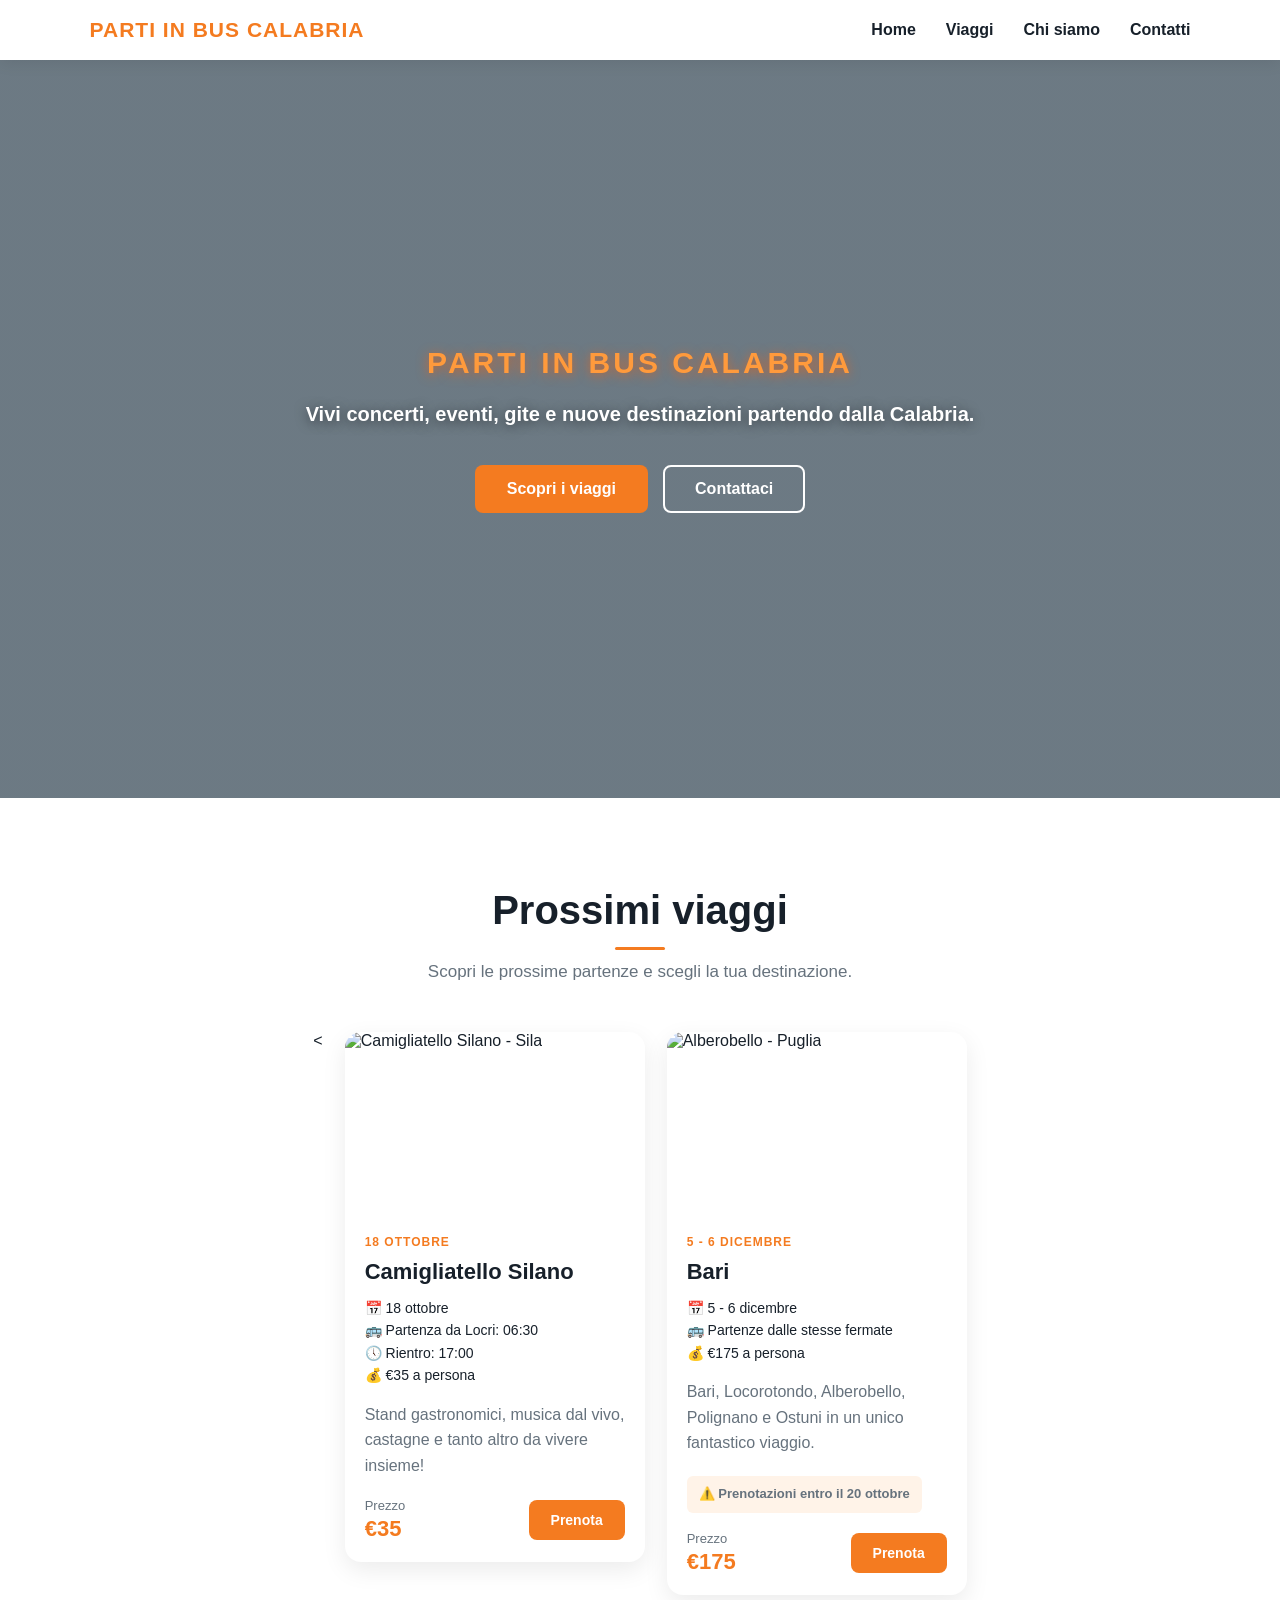
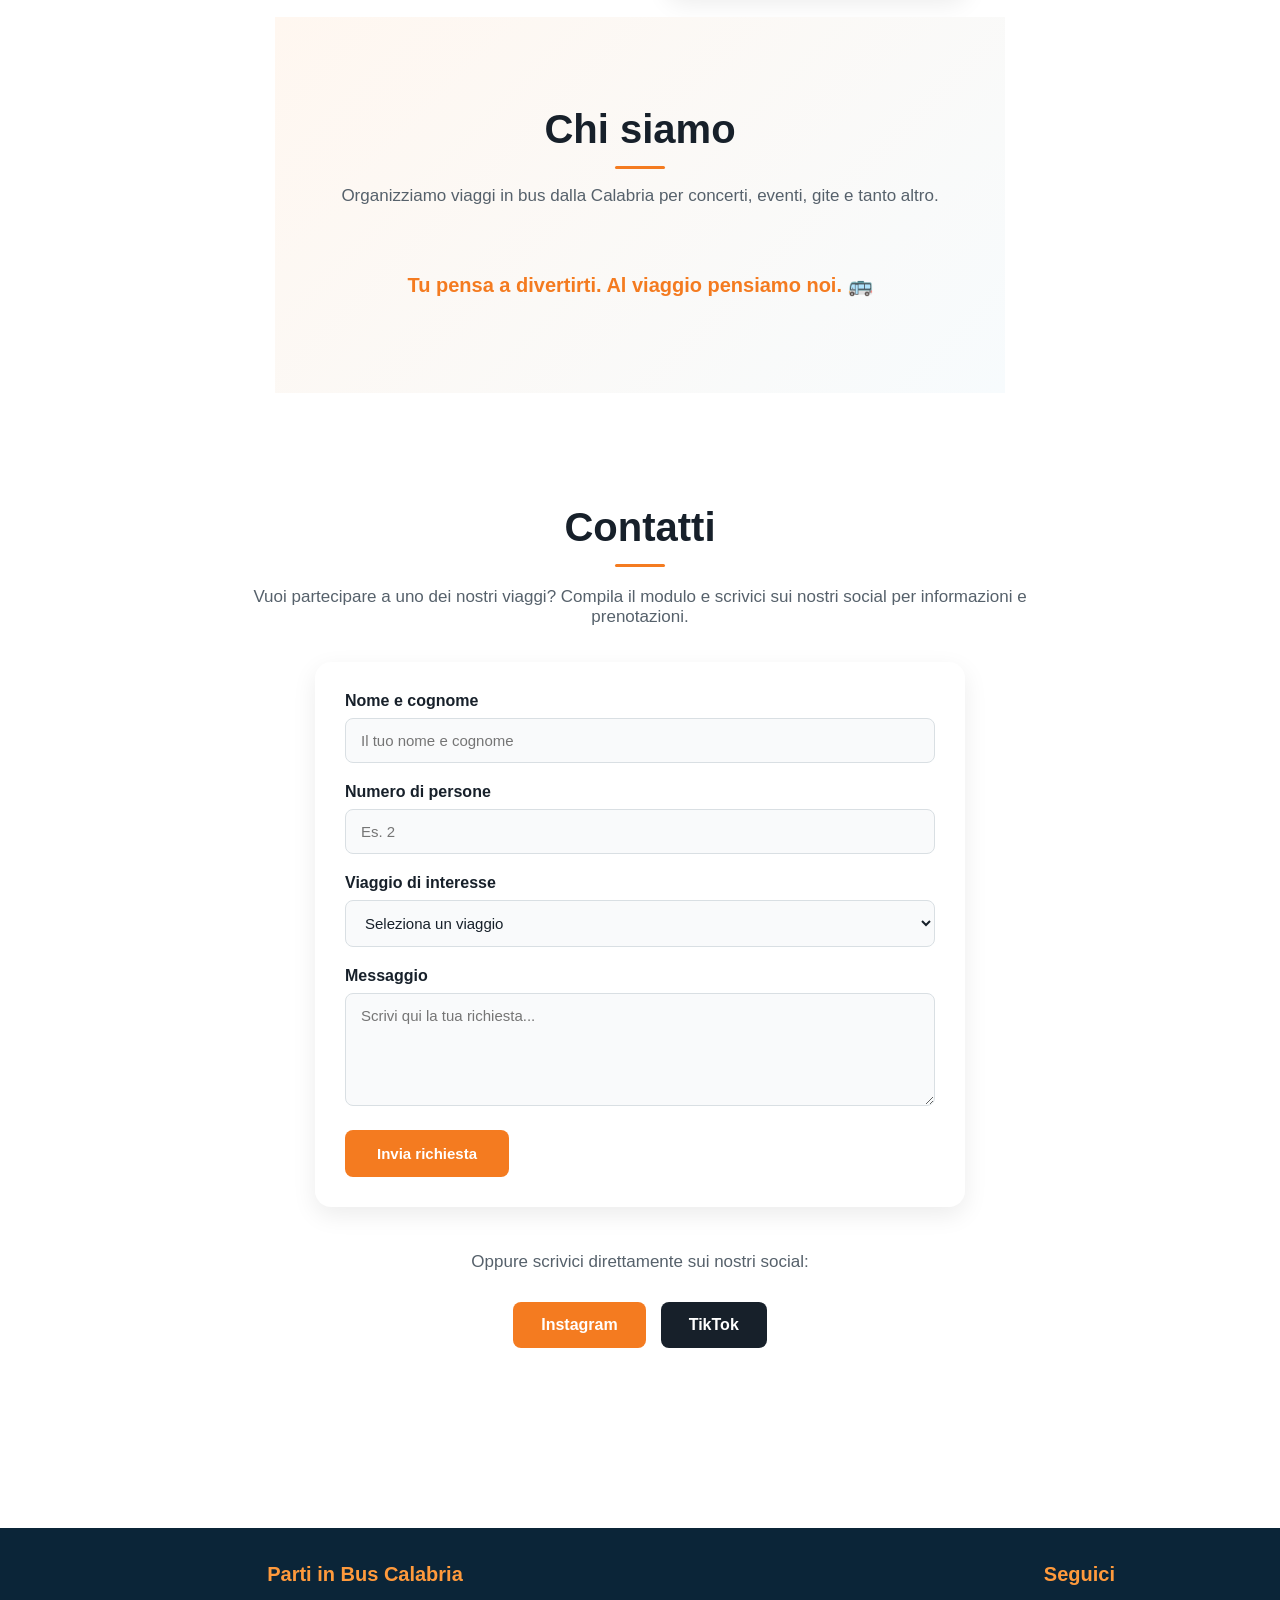
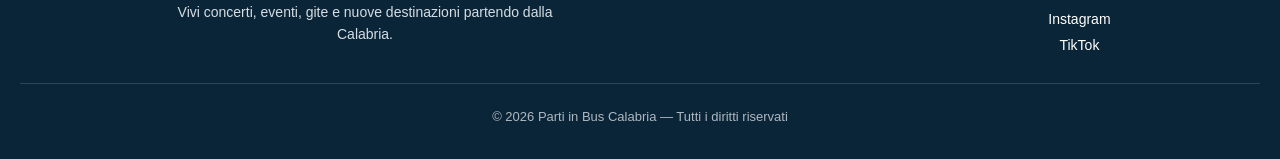
==== index.html @ bdf2630a "Add files via upload" ====
<!DOCTYPE html>
<html lang="it">

<head>
    <meta charset="UTF-8">
    <meta name="viewport" content="width=device-width, initial-scale=1.0">

    <title>Parti in Bus Calabria</title>

    <link rel="stylesheet" href="style.css">
</head>

<body>

    <header>
        <div class="logo">
            PARTI IN BUS CALABRIA
        </div>

        <nav>
            <a href="#home">Home</a>
            <a href="#viaggi">Viaggi</a>
            <a href="#chi-siamo">Chi siamo</a>
            <a href="#contatti">Contatti</a>
        </nav>
    </header>


    <main>

  <section id="home" class="hero">

    <div class="hero-content">

        <span class="hero-label">
            PARTI IN BUS CALABRIA
        </span>

        <p class="hero-text">
            Vivi concerti, eventi, gite e nuove destinazioni
            partendo dalla Calabria.
        </p>

        <div class="hero-buttons">

            <a href="#viaggi" class="button">
                Scopri i viaggi
            </a>

            <a href="#contatti" class="button-secondario">
                Contattaci
            </a>

        </div>

    </div>

</section>
            

        </section>


        <section id="viaggi" class="viaggi">

            <h2>Prossimi viaggi</h2>

            <p class="descrizione">
                Scopri le prossime partenze e scegli la tua destinazione.
            </p>

 <div class="viaggi-container">

    <!-- VIAGGIO 1 -->

<<div class="viaggio-card">

    <div class="viaggio-immagine">
        <img src="https://www.civitatis.com/f/italia/camigliatello-silano/senderismo-parque-sila-r32.jpg" alt="Camigliatello Silano - Sila">
    </div>

    <div class="viaggio-info">

        <span class="viaggio-data">18 OTTOBRE</span>

        <h3>Camigliatello Silano</h3>

        <p class="viaggio-dettagli">
            📅 18 ottobre<br>
            🚌 Partenza da Locri: 06:30<br>
            🕔 Rientro: 17:00<br>
            💰 €35 a persona
        </p>

        <p>
            Stand gastronomici, musica dal vivo,
            castagne e tanto altro da vivere insieme!
        </p>

        <div class="viaggio-bottom">

            <span class="prezzo">
                Prezzo <strong>€35</strong>
            </span>

            <a href="#contatti" class="button">
                Prenota
            </a>

        </div>

    </div>

</div>


    <!-- VIAGGIO 2 -->

  <div class="viaggio-card">

    <div class="viaggio-immagine">
        <img src="https://static.fram.fr/photos/vacances-italie/brindisi/alberobello-les-pouilles-et-le-salento-au-volant-arrivee-brindisi_883846_panohd.jpg" alt="Alberobello - Puglia">
    </div>

    <div class="viaggio-info">

        <span class="viaggio-data">5 - 6 DICEMBRE</span>

        <h3>Bari</h3>

        <p class="viaggio-dettagli">
            📅 5 - 6 dicembre<br>
            🚌 Partenze dalle stesse fermate<br>
            💰 €175 a persona
        </p>

        <p>
    Bari, Locorotondo, Alberobello, Polignano
    e Ostuni in un unico fantastico viaggio.
</p>

<p class="scadenza">
    ⚠️ Prenotazioni entro il 20 ottobre
</p>

        <div class="viaggio-bottom">

            <span class="prezzo">
                Prezzo <strong>€175</strong>
            </span>

            <a href="#contatti" class="button">
                Prenota
            </a>

        </div>

    </div>

</div>


    <!-- VIAGGIO 3 -->

   

   

        <section id="chi-siamo" class="chi-siamo">

            <h2>Chi siamo</h2>

            <p>
                Organizziamo viaggi in bus dalla Calabria per concerti,
        eventi, gite e tanto altro.
        <br><br>

        <strong>Tu pensa a divertirti. Al viaggio pensiamo noi. 🚌</strong>
            </p>

        </section>


     <section id="contatti" class="contatti">

    <h2>Contatti</h2>

    <p>
        Vuoi partecipare a uno dei nostri viaggi?
        Compila il modulo e scrivici sui nostri social
        per informazioni e prenotazioni.
    </p>

    <form class="modulo-contatto" action="https://formspree.io/f/xyekkwgk" method="POST">
        <input type="hidden" name="_next" value="https://TUO-SITO.it/grazie.html">

        <div class="campo">
            <label for="nome">Nome e cognome</label>
            <input type="text" id="nome" name="nome" placeholder="Il tuo nome e cognome">
        </div>

        <div class="campo">
            <label for="persone">Numero di persone</label>
            <input type="number" id="persone" name="persone" min="1" placeholder="Es. 2">
        </div>

        <div class="campo">
            <label for="viaggio">Viaggio di interesse</label>
            <select id="viaggio" name="viaggio">

                <option value="">Seleziona un viaggio</option>
                <option value="Camigliatello Silano">Camigliatello Silano - 18 ottobre</option>
                <option value="Bari e Valle d'Itria">Bari e Valle d'Itria - 5/6 dicembre</option>

            </select>
        </div>

        <div class="campo">
            <label for="messaggio">Messaggio</label>
            <textarea id="messaggio" name="messaggio" rows="5"
                placeholder="Scrivi qui la tua richiesta..."></textarea>
        </div>

        <button type="submit" class="button">
            Invia richiesta
        </button>

    </form>

    <div class="contatti-social">

        <p>Oppure scrivici direttamente sui nostri social:</p>

        <div class="contatti-buttons">

            <a href="https://www.instagram.com/partiinbuscalabria"
               target="_blank"
               class="contatto instagram">
                Instagram
            </a>

            <a href="https://www.tiktok.com/@_.parti.in.bus.calabria_"
               target="_blank"
               class="contatto tiktok">
                TikTok
            </a>

        </div>

    </div>

</section>

    </main>


 <footer>

    <div class="footer-contenuto">

        <div class="footer-info">
            <h3>Parti in Bus Calabria</h3>
            <p>
                Vivi concerti, eventi, gite e nuove destinazioni
                partendo dalla Calabria.
            </p>
        </div>

        <div class="footer-social">
            <h3>Seguici</h3>

            <a href="https://www.instagram.com/partiinbuscalabria"
               target="_blank">
                Instagram
            </a>

            <a href="https://www.tiktok.com/@_.parti.in.bus.calabria_"
               target="_blank">
                TikTok
            </a>
        </div>

    </div>

    <div class="footer-bottom">
        <p>© 2026 Parti in Bus Calabria — Tutti i diritti riservati</p>
    </div>

</footer>
</body>

</html>
---- style.css ----
/* =========================
   RESET
========================= */

* {
    margin: 0;
    padding: 0;
    box-sizing: border-box;
}

html {
    scroll-behavior: smooth;
}
section {
    scroll-margin-top: 90px;
}

body {
    font-family: Arial, sans-serif;
    background-color: #f7f7f7;
    color: #17202a;
}


/* =========================
   HEADER
========================= */

header {
    width: 100%;
    padding: 18px 7%;

    display: flex;
    justify-content: space-between;
    align-items: center;

    background-color: white;

    position: sticky;
    top: 0;
    z-index: 1000;

    box-shadow: 0 3px 15px rgba(0, 0, 0, 0.08);
}

.logo {
    font-size: 21px;
    font-weight: bold;
    letter-spacing: 1px;
    color: #f47b20;
}

nav {
    display: flex;
    align-items: center;
    gap: 30px;
}

nav a {
    text-decoration: none;
    color: #17202a;
    font-weight: 600;
    transition: 0.3s;
}

nav a:hover {
    color: #f47b20;
}


/* =========================
   HERO
========================= */

/* =========================
   HERO
========================= */

.hero {
    min-height: 82vh;

    display: flex;
    align-items: center;
    justify-content: center;

    padding: 90px 20px;

    text-align: center;

    background:
        linear-gradient(
            rgba(8, 31, 48, 0.58),
            rgba(8, 31, 48, 0.58)
        ),
        url("https://images.unsplash.com/photo-1544620347-c4fd4a3d5957?auto=format&fit=crop&w=2000&q=80");

    background-size: cover;
    background-position: center;

    color: white;
}
.hero-label {
    display: block;
    color: #ff9a3c;
    font-size: 30px;
    font-weight: bold;
    letter-spacing: 3px;
    margin-bottom: 18px;
    text-shadow: 0 2px 12px rgba(255, 94, 0, 0.685);
}

.hero-content {
    width: 100%;
    max-width: 800px;
    margin: auto;
}
.hero-text {
    max-width: 650px;
    margin: 0 auto 32px;
    color: white;
    font-size: 28px;
    line-height: 1.4;
    font-weight: 600;
    text-shadow: 0 2px 12px rgba(0, 0, 0, 0.5);
}
.hero-buttons {
    display: flex;

    align-items: center;
    justify-content: center;

    gap: 15px;

    flex-wrap: wrap;
}

.sottotitolo {
    font-size: 32px;
    font-weight: bold;
    letter-spacing: 3px;
    color: white;
    margin-bottom: 25px;
}

.hero h1 {
    font-size: 62px;
    line-height: 1.1;

    margin-bottom: 25px;
}

.hero p {
    max-width: 700px;
    margin: 0 auto 35px;

    font-size: 20px;
    line-height: 1.6;
}


/* =========================
   BUTTON
========================= */

.button {
    display: inline-block;

    background-color: #f47b20;
    color: white;

    padding: 15px 32px;

    border-radius: 8px;

    text-decoration: none;
    font-weight: bold;

    transition: 0.3s;
}

.button:hover {
    transform: translateY(-4px);

    background-color: #ff8c2b;

    box-shadow:
        0 10px 25px rgba(244, 123, 32, 0.35);
}

.hero-buttons {
    display: flex;
    justify-content: center;
    align-items: center;

    gap: 15px;

    flex-wrap: wrap;
}

.button-secondario {
    display: inline-block;

    background-color: transparent;

    color: white;

    padding: 13px 30px;

    border: 2px solid white;

    border-radius: 8px;

    text-decoration: none;

    font-weight: bold;

    transition: 0.3s;
}

.button-secondario:hover {
    background-color: white;

    color: #0b2538;

    transform: translateY(-4px);
}


/* =========================
   SEZIONI GENERALI
========================= */

section {
    padding: 90px 7%;
    scroll-margin-top: 90px;
}

section h2 {
    text-align: center;

    font-size: 40px;

    margin-bottom: 12px;

    color: #17202a;

    font-weight: 700;
}
section h2::after {
    content: "";

    display: block;

    width: 50px;
    height: 3px;

    background-color: #f47b20;

    margin: 14px auto 0;

    border-radius: 10px;
}

.descrizione {
    text-align: center;

    color: #66727d;

    margin-bottom: 50px;

    font-size: 17px;
}


/* =========================
   VIAGGI
========================= */

.viaggi {
    background-color: white;
}

.viaggi-container {
    max-width: 950px;
    margin: auto;

    display: flex;
    justify-content: center;
    gap: 22px;
    flex-wrap: wrap;
}

.viaggio-card {
    width: 300px;
}


/* =========================
   CARD VIAGGI
========================= */

.viaggio-card {
    background-color: white;

        height: 100%;

    border-radius: 16px;

    overflow: hidden;

    box-shadow: 0 8px 25px rgba(0, 0, 0, 0.08);

    transition: 0.3s;
}

.viaggio-card:hover {
    transform: translateY(-8px);

    box-shadow: 0 15px 35px rgba(0, 0, 0, 0.14);
}

.viaggio-immagine {
    width: 100%;
    height: 180px;

    overflow: hidden;
}

.viaggio-immagine img {
    width: 100%;
    height: 100%;

    object-fit: cover;

    transition: 0.4s;
}

.viaggio-card:hover .viaggio-immagine img {
    transform: scale(1.05);
}

.viaggio-info {
    padding: 20px;
}

.viaggio-data {
    display: inline-block;

    color: #f47b20;

    font-size: 12px;

    font-weight: bold;

    letter-spacing: 1px;

    margin-bottom: 10px;
}

.viaggio-info h3 {
    font-size: 22px;

    color: #17202a;

    margin-bottom: 12px;
}

.viaggio-info p {
    color: #66727d;

    line-height: 1.6;

    margin-bottom: 20px;
}

.viaggio-info .button {
    padding: 12px 22px;

    font-size: 14px;
}

.viaggio-dettagli {
    font-size: 14px;

    line-height: 1.8;

    color: #17202a !important;

    margin-bottom: 15px !important;
}
.scadenza {
    display: inline-block;

    background-color: #fff3e8;
    color: #f47b20;

    padding: 8px 12px;

    border-radius: 6px;

    font-size: 13px;
    font-weight: bold;

    margin-bottom: 18px !important;
}

.viaggio-bottom {
    display: flex;

    align-items: center;

    justify-content: space-between;

    gap: 15px;
}

.prezzo {
    color: #66727d;

    font-size: 13px;
}

.prezzo strong {
    display: block;

    color: #f47b20;

    font-size: 22px;

    margin-top: 3px;
}


/* =========================
   CHI SIAMO
========================= */

.chi-siamo {
    text-align: center;

    background:
        linear-gradient(
            135deg,
            #fff7f0,
            #f7fbfd
        );
}
.chi-siamo strong {
    display: block;

    margin-top: 25px;

    color: #f47b20;

    font-size: 20px;
}

.chi-siamo p {
    max-width: 750px;

    margin: auto;

    line-height: 1.8;

    color: #56616b;

    font-size: 17px;
}


/* =========================
   CONTATTI
========================= */

.contatti {
    text-align: center;

    background-color: white;
}

.contatti p {
    color: #56616b;

    margin-top: 20px;

    font-size: 17px;
}
.contatti-buttons {
    display: flex;

    justify-content: center;
    gap: 15px;

    margin-top: 30px;

    flex-wrap: wrap;
}

.contatto {
    display: inline-block;

    padding: 14px 28px;

    border-radius: 8px;

    text-decoration: none;

    font-weight: bold;

    color: white;

    transition: 0.3s;
}

.instagram {
    background-color: #f47b20;
}

.tiktok {
    background-color: #17202a;
}

.contatto:hover {
    transform: translateY(-4px);

    box-shadow: 0 10px 20px rgba(0, 0, 0, 0.15);
}


/* =========================
   FOOTER
========================= */

footer {
    background-color: #0b2538;

    color: white;

    text-align: center;

    padding: 35px 20px;
}

footer p {
    font-size: 14px;
}


/* =========================
   RESPONSIVE
========================= */

@media (max-width: 800px) {

    header {
        flex-direction: column;

        gap: 15px;

        padding: 18px 20px;
    }

    nav {
        gap: 18px;

        flex-wrap: wrap;

        justify-content: center;
    }

    .hero {
        min-height: 75vh;

        padding: 70px 20px;
    }

    .hero h1 {
        font-size: 42px;
    }

    .hero p {
        font-size: 17px;
    }

    section {
        padding: 70px 20px;
    }

    section h2 {
        font-size: 32px;
    }

    .viaggi-container {
        grid-template-columns: 1fr;
    }
}


/* =========================
   PICCOLI SCHERMI
========================= */

@media (max-width: 480px) {

    .logo {
        font-size: 18px;
    }

    nav a {
        font-size: 14px;
    }

    .hero {
    width: 100%;
    min-height: 80vh;

    padding: 80px 15px;

    display: flex;
    align-items: left;
    justify-content: left;

    overflow: hidden;
}
.hero {
    text-align: center;
}

.hero > p:not(.sottotitolo) {
    margin-left: auto;
    margin-right: auto;
}

.hero-buttons {
    justify-content: center;
}
.hero h1 {
    width: 100%;
    font-size: 40px;
    line-height: 1.05;
}

.hero p {
    width: 100%;
    max-width: 100%;
    font-size: 17px;
}

    .hero h1 {
        font-size: 38px;
        line-height: 1.1;
        margin-bottom: 20px;
    }

    .hero p {
        font-size: 16px;
        line-height: 1.5;
        max-width: 100%;
        margin-bottom: 28px;
    }

    
.sottotitolo {
    font-size: 24px;
    letter-spacing: 2px;
    line-height: 1.2;
}
.hero > p:not(.sottotitolo) {
    margin-left: 0;
    margin-right: 0;
    max-width: 600px;
}
    .hero-buttons {
        flex-direction: column;
        width: 100%;
        justify-content: flex-start;
    }

    .button,
    .button-secondario {
        width: 100%;
        max-width: 280px;
        text-align: center;
    }

    section {
        padding: 60px 18px;
    }
}
/* =========================
   FOOTER COMPLETO
========================= */

.footer-contenuto {
    max-width: 950px;

    margin: auto;

    display: flex;

    justify-content: space-between;

    gap: 50px;

    padding-bottom: 30px;
}

.footer-info,
.footer-social {
    max-width: 400px;
}

.footer-info h3,
.footer-social h3 {
    margin-bottom: 15px;

    color: #ff9a3c;

    font-size: 20px;
}

.footer-info p {
    color: #d5dde3;

    line-height: 1.6;

    font-size: 14px;
}

.footer-social {
    display: flex;

    flex-direction: column;

    gap: 10px;
}

.footer-social a {
    color: white;

    text-decoration: none;

    font-size: 14px;

    transition: 0.3s;
}

.footer-social a:hover {
    color: #ff9a3c;
}

.footer-bottom {
    border-top: 1px solid rgba(255, 255, 255, 0.15);

    padding-top: 25px;

    text-align: center;
}

.footer-bottom p {
    color: #aeb8c0;

    font-size: 13px;
}
.modulo-contatto {
    max-width: 650px;
    margin: 35px auto 0;
    background-color: white;
    padding: 30px;
    border-radius: 16px;
    box-shadow: 0 8px 25px rgba(0, 0, 0, 0.08);
    text-align: left;
}

.campo {
    margin-bottom: 20px;
}

.campo label {
    display: block;
    margin-bottom: 8px;
    font-weight: bold;
    color: #17202a;
}

.campo input,
.campo select,
.campo textarea {
    width: 100%;
    padding: 13px 15px;
    border: 1px solid #d9dfe3;
    border-radius: 8px;
    font-family: Arial, sans-serif;
    font-size: 15px;
    color: #17202a;
    background-color: #f9fafb;
    outline: none;
    transition: 0.3s;
}

.campo input:focus,
.campo select:focus,
.campo textarea:focus {
    border-color: #f47b20;
    box-shadow: 0 0 0 3px rgba(244, 123, 32, 0.12);
    background-color: white;
}

.campo textarea {
    resize: vertical;
}

.modulo-contatto .button {
    border: none;
    cursor: pointer;
    font-size: 15px;
}

.contatti-social {
    margin-top: 45px;
}

.contatti-social > p {
    margin-bottom: 20px;
}
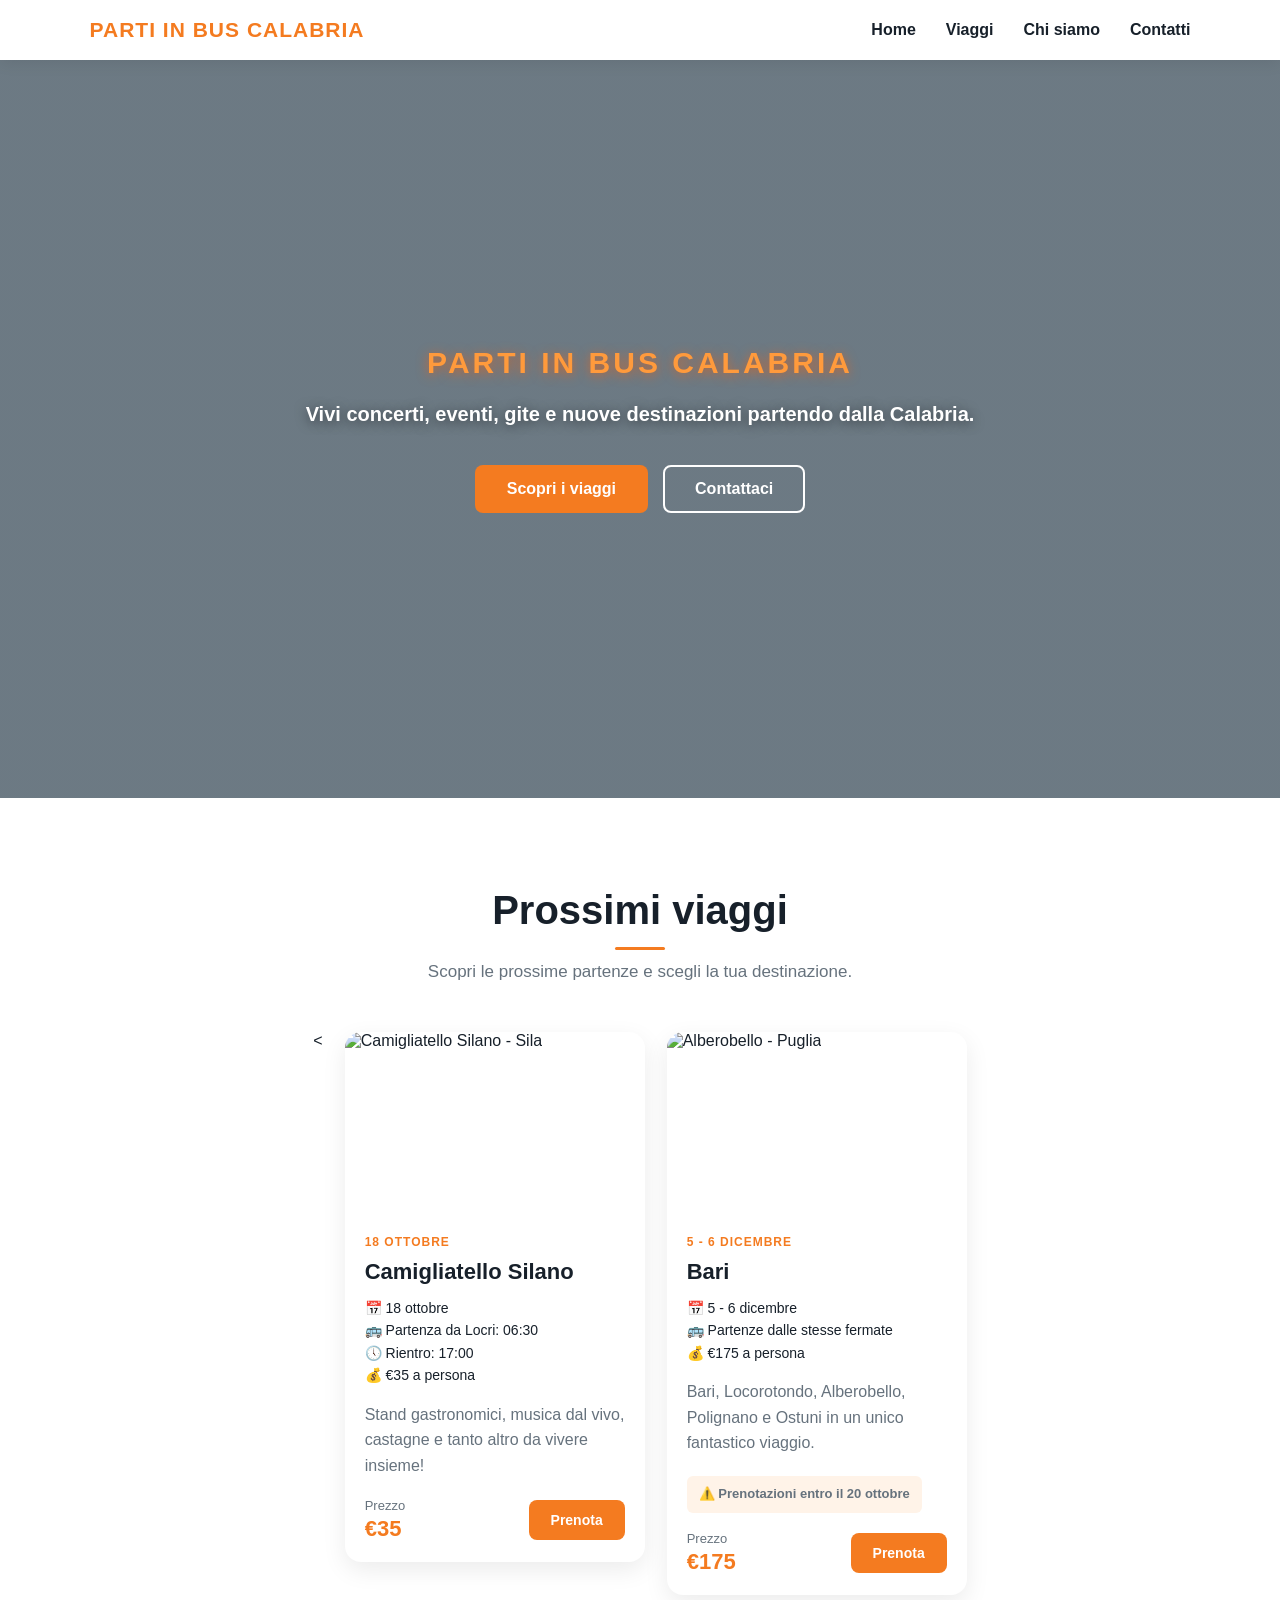
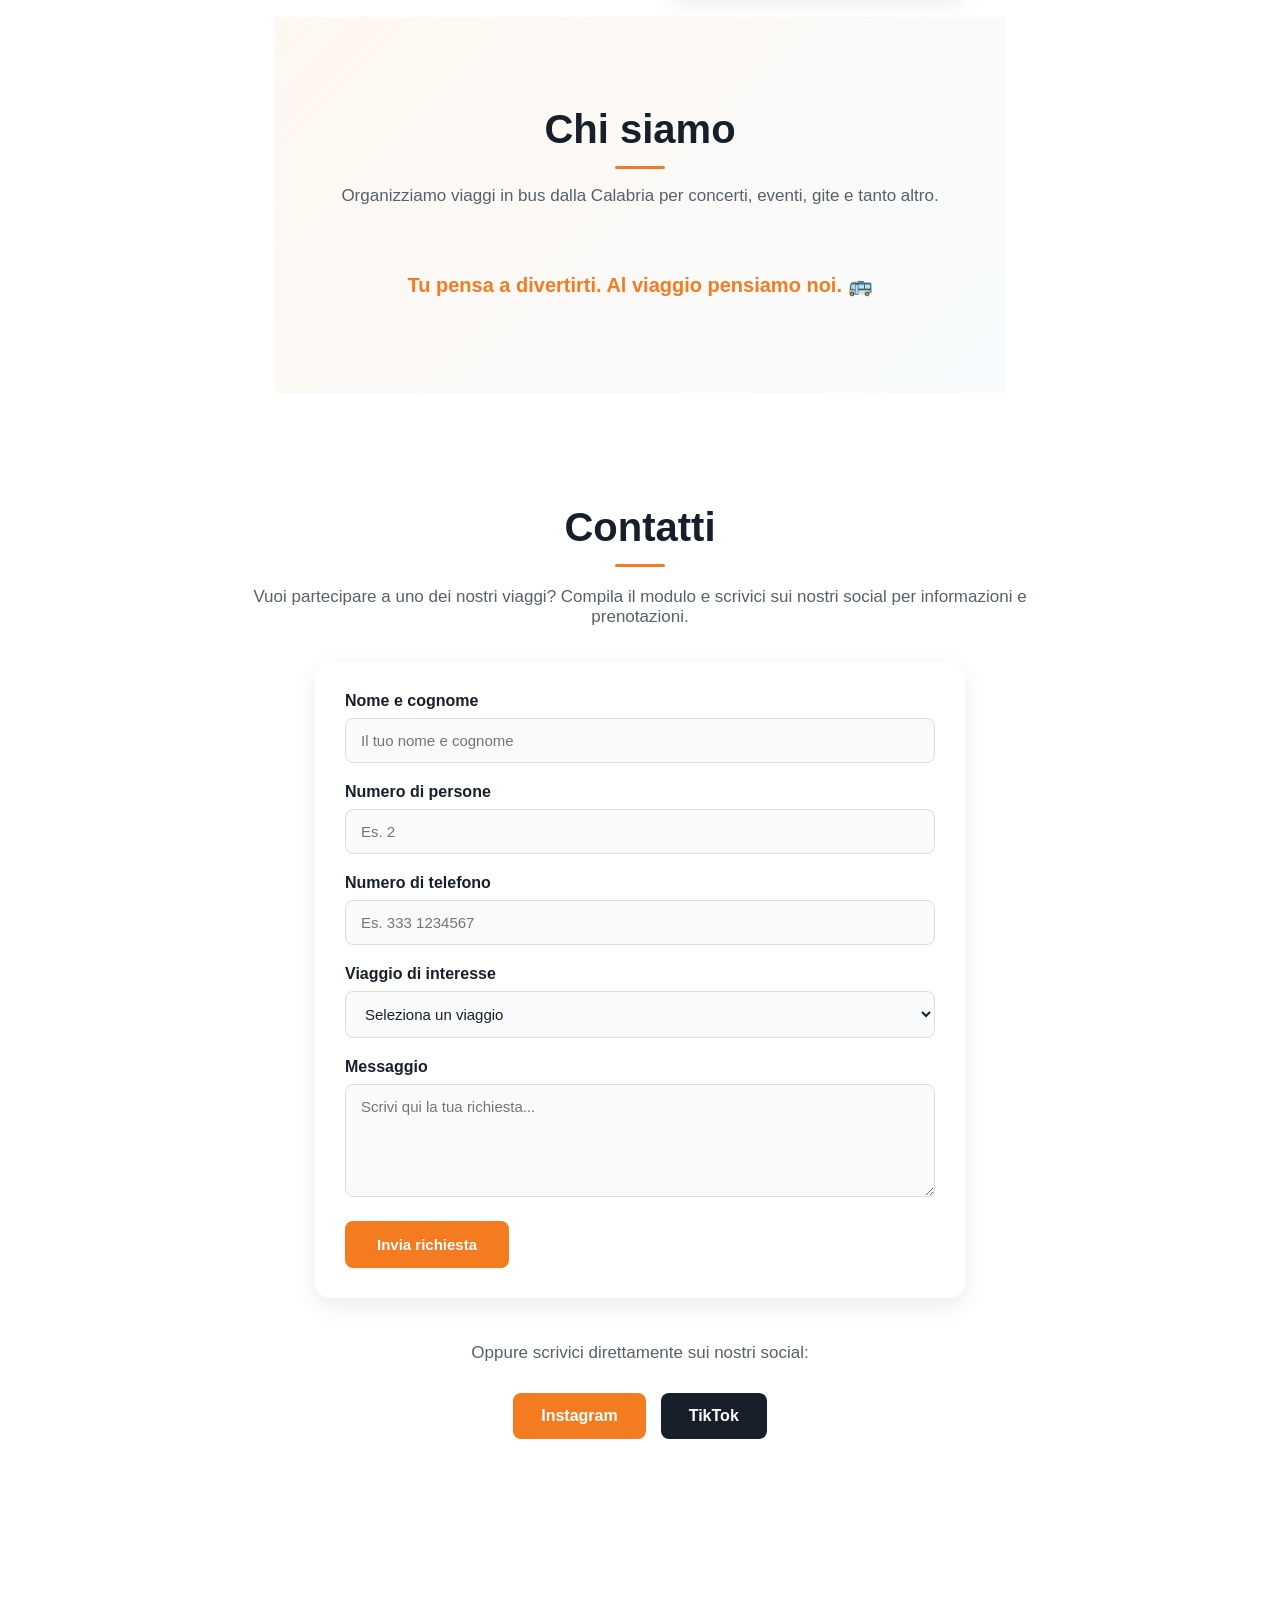
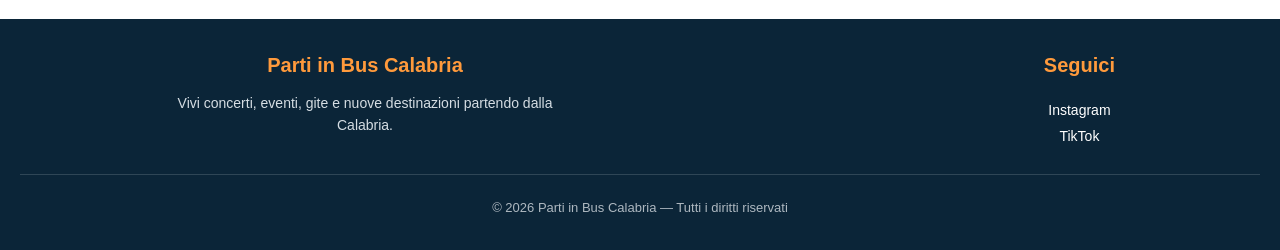
==== commit 870d22b2: "Add files via upload" ====
--- a/index.html
+++ b/index.html
@@ -191,8 +191,8 @@
         per informazioni e prenotazioni.
     </p>
 
-    <form class="modulo-contatto" action="https://formspree.io/f/xyekkwgk" method="POST">
-        <input type="hidden" name="_next" value="https://TUO-SITO.it/grazie.html">
+    <form id="contact-form" class="modulo-contatto">
+       
 
         <div class="campo">
             <label for="nome">Nome e cognome</label>
@@ -203,6 +203,11 @@
             <label for="persone">Numero di persone</label>
             <input type="number" id="persone" name="persone" min="1" placeholder="Es. 2">
         </div>
+        
+        <div class="campo">
+    <label for="telefono">Numero di telefono</label>
+    <input type="tel" id="telefono" name="telefono" placeholder="Es. 333 1234567">
+</div>
 
         <div class="campo">
             <label for="viaggio">Viaggio di interesse</label>
@@ -287,6 +292,27 @@
     </div>
 
 </footer>
+<div data-fs-success></div>
+<div data-fs-error></div>
+
+<script>
+    window.formspree =
+        window.formspree ||
+        function () {
+            (formspree.q = formspree.q || []).push(arguments);
+        };
+
+    formspree('initForm', {
+        formElement: '#contact-form',
+        formId: 'xyekkwgk',
+
+        onSuccess: function () {
+            window.location.href = 'grazie.html';
+        }
+    });
+</script>
+
+<script src="https://unpkg.com/@formspree/ajax@1" defer></script>
 </body>
 
 </html>
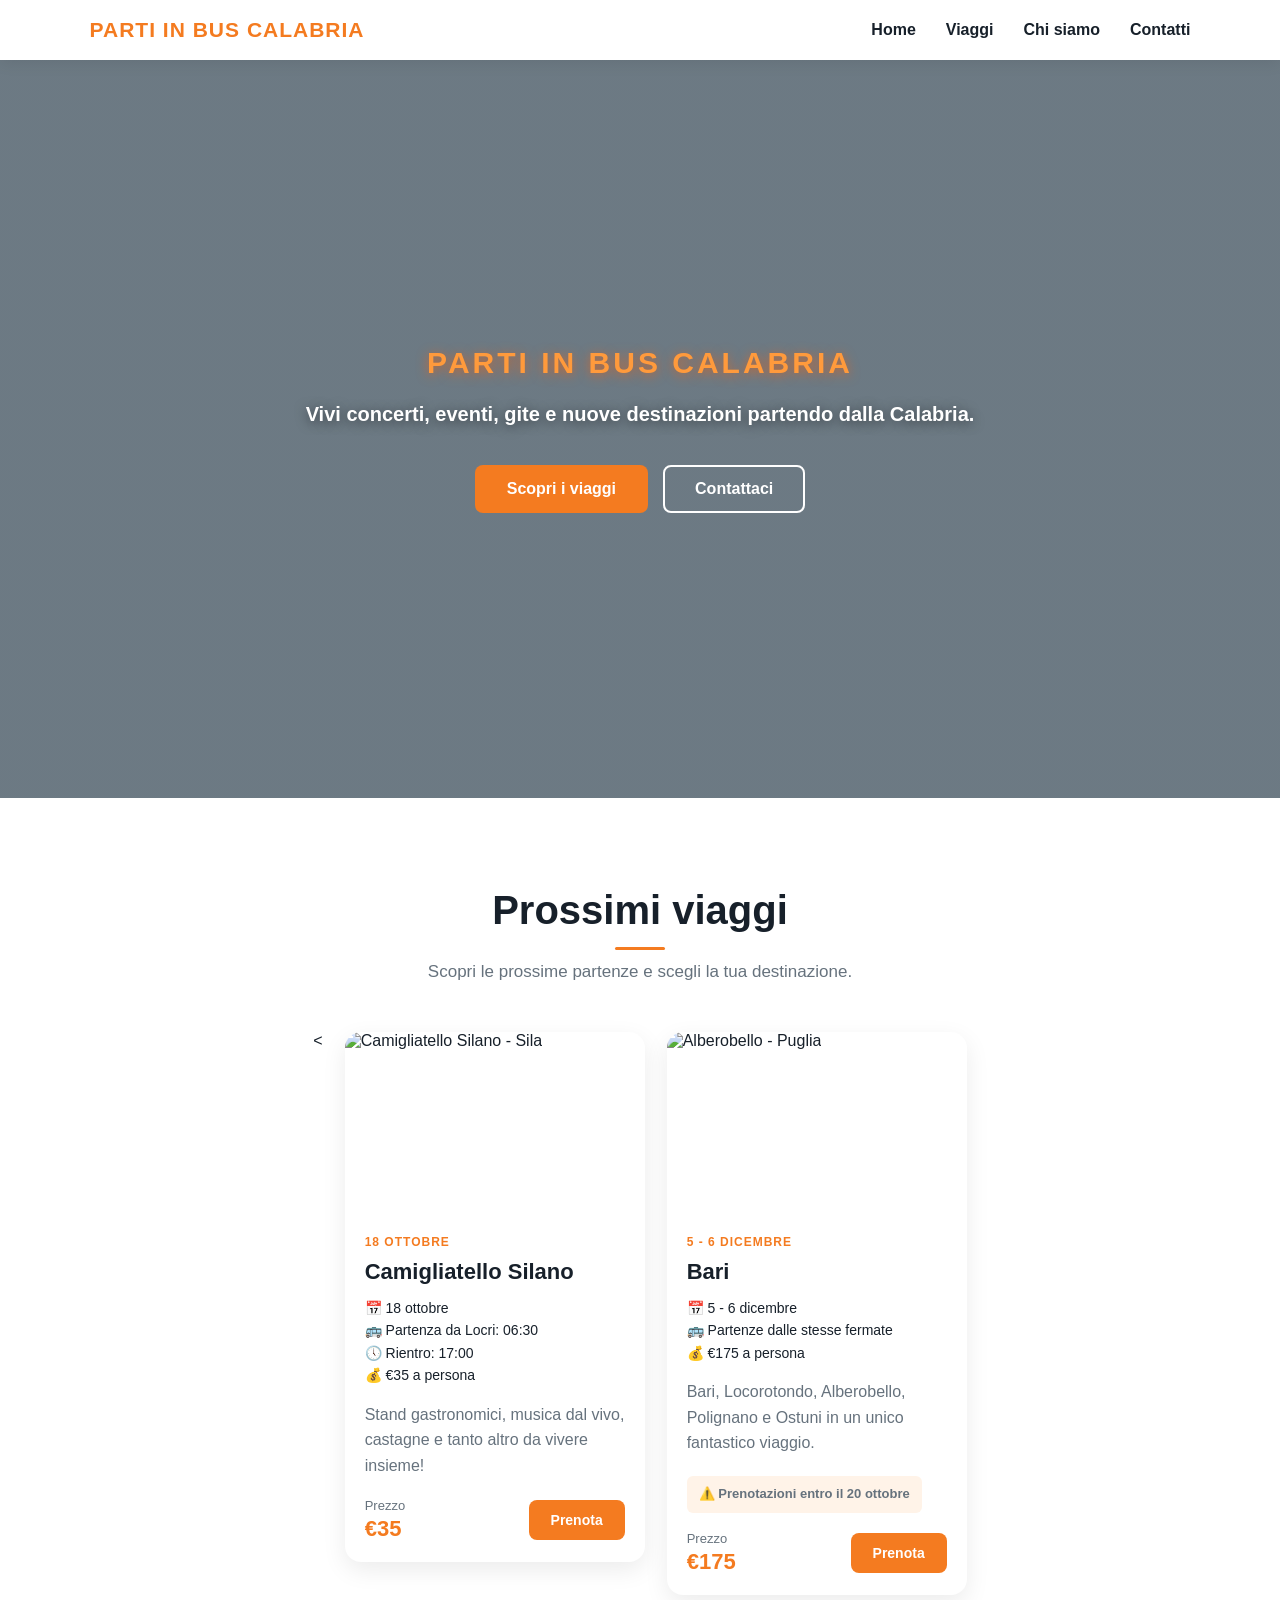
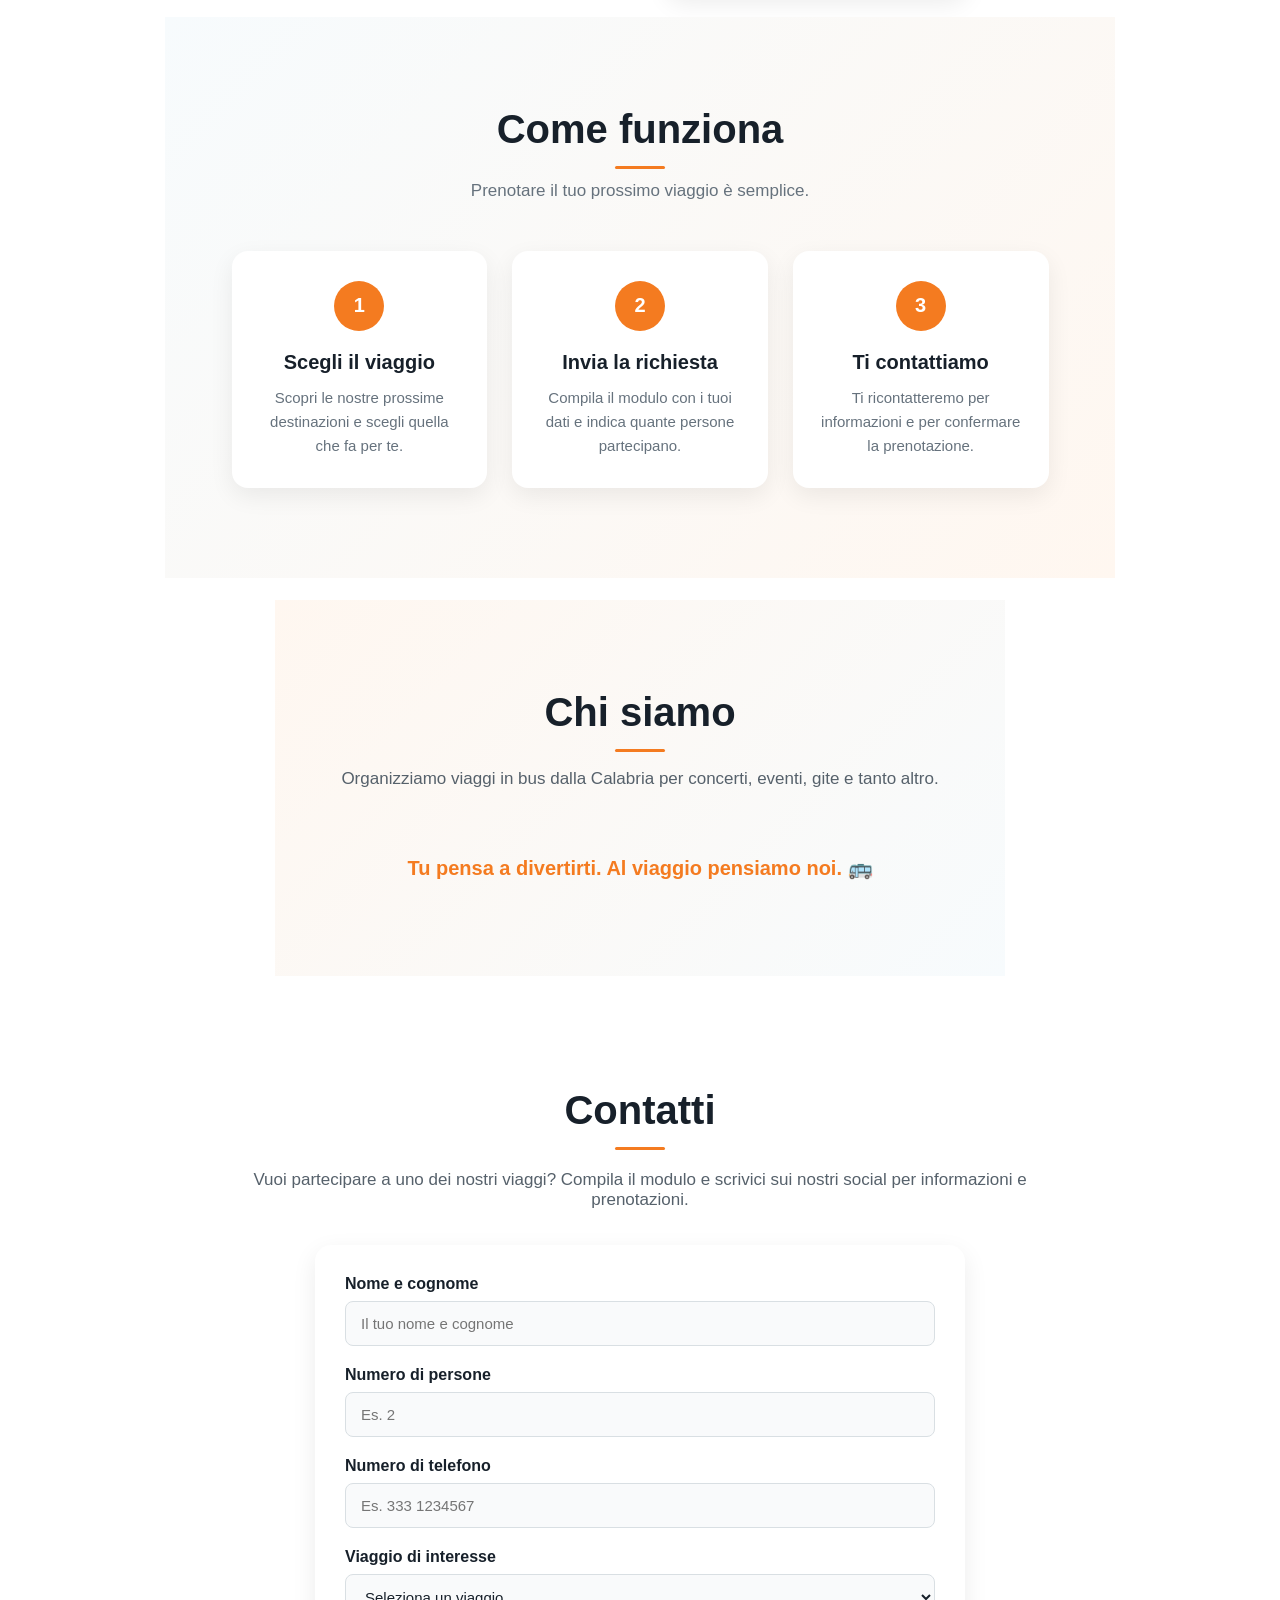
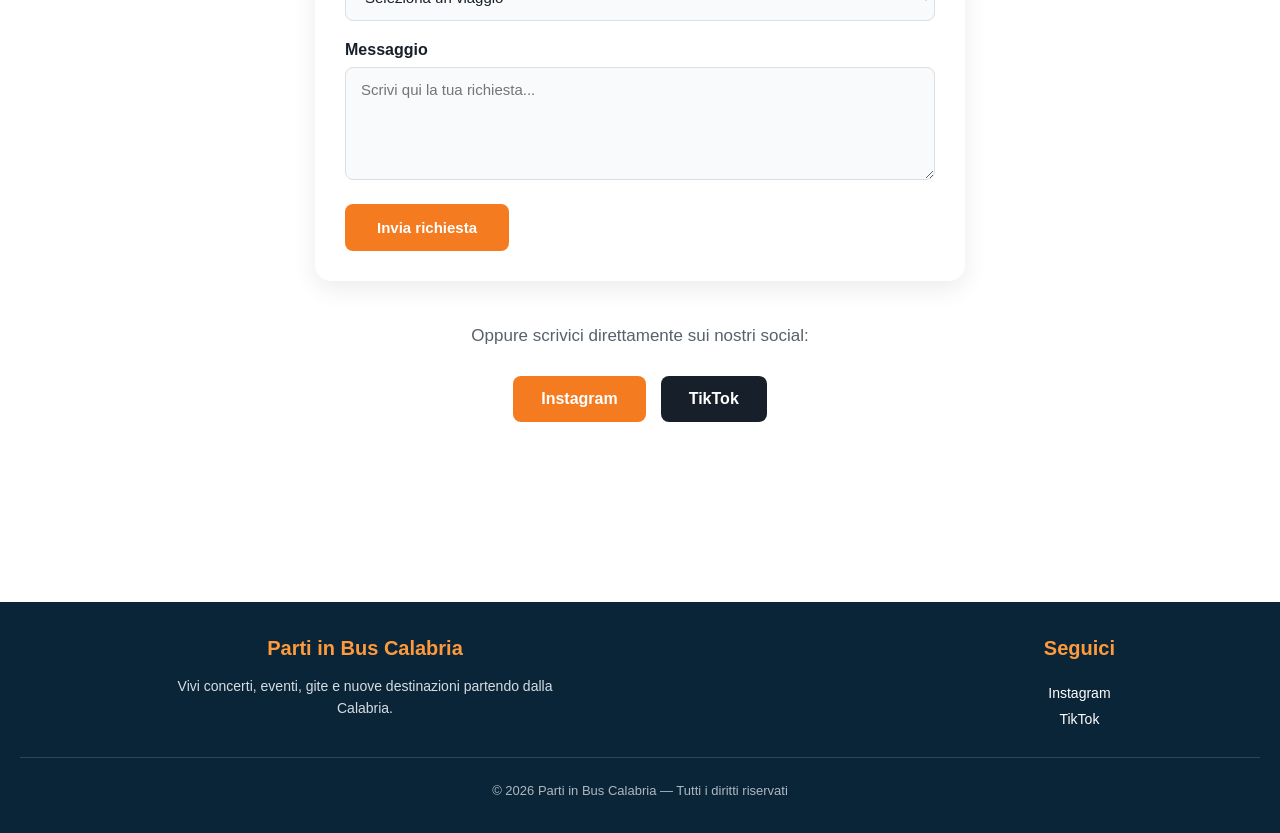
==== commit a25d1ea4: "Add files via upload" ====
--- a/index.html
+++ b/index.html
@@ -161,7 +161,46 @@
 
 
     <!-- VIAGGIO 3 -->
-
+<section class="come-funziona">
+
+    <h2>Come funziona</h2>
+
+    <p class="descrizione">
+        Prenotare il tuo prossimo viaggio è semplice.
+    </p>
+
+    <div class="passaggi">
+
+        <div class="passaggio">
+            <div class="numero">1</div>
+            <h3>Scegli il viaggio</h3>
+            <p>
+                Scopri le nostre prossime destinazioni
+                e scegli quella che fa per te.
+            </p>
+        </div>
+
+        <div class="passaggio">
+            <div class="numero">2</div>
+            <h3>Invia la richiesta</h3>
+            <p>
+                Compila il modulo con i tuoi dati
+                e indica quante persone partecipano.
+            </p>
+        </div>
+
+        <div class="passaggio">
+            <div class="numero">3</div>
+            <h3>Ti contattiamo</h3>
+            <p>
+                Ti ricontatteremo per informazioni
+                e per confermare la prenotazione.
+            </p>
+        </div>
+
+    </div>
+
+</section>
    
 
    
@@ -203,7 +242,7 @@
             <label for="persone">Numero di persone</label>
             <input type="number" id="persone" name="persone" min="1" placeholder="Es. 2">
         </div>
-        
+
         <div class="campo">
     <label for="telefono">Numero di telefono</label>
     <input type="tel" id="telefono" name="telefono" placeholder="Es. 333 1234567">
--- a/style.css
+++ b/style.css
@@ -822,4 +822,69 @@
 
 .contatti-social > p {
     margin-bottom: 20px;
+}
+.come-funziona {
+    background:
+        linear-gradient(
+            135deg,
+            #f7fbfd,
+            #fff7f0
+        );
+    text-align: center;
+}
+
+.passaggi {
+    max-width: 950px;
+    margin: 45px auto 0;
+    display: flex;
+    justify-content: center;
+    gap: 25px;
+}
+
+.passaggio {
+    flex: 1;
+    max-width: 300px;
+    background-color: white;
+    padding: 30px 25px;
+    border-radius: 16px;
+    box-shadow: 0 8px 25px rgba(0, 0, 0, 0.07);
+}
+
+.numero {
+    width: 50px;
+    height: 50px;
+    margin: 0 auto 20px;
+    display: flex;
+    align-items: center;
+    justify-content: center;
+    background-color: #f47b20;
+    color: white;
+    border-radius: 50%;
+    font-size: 20px;
+    font-weight: bold;
+}
+
+.passaggio h3 {
+    color: #17202a;
+    font-size: 20px;
+    margin-bottom: 12px;
+}
+
+.passaggio p {
+    color: #66727d;
+    line-height: 1.6;
+    font-size: 15px;
+}
+
+@media (max-width: 800px) {
+
+    .passaggi {
+        flex-direction: column;
+        align-items: center;
+    }
+
+    .passaggio {
+        width: 100%;
+    }
+
 }
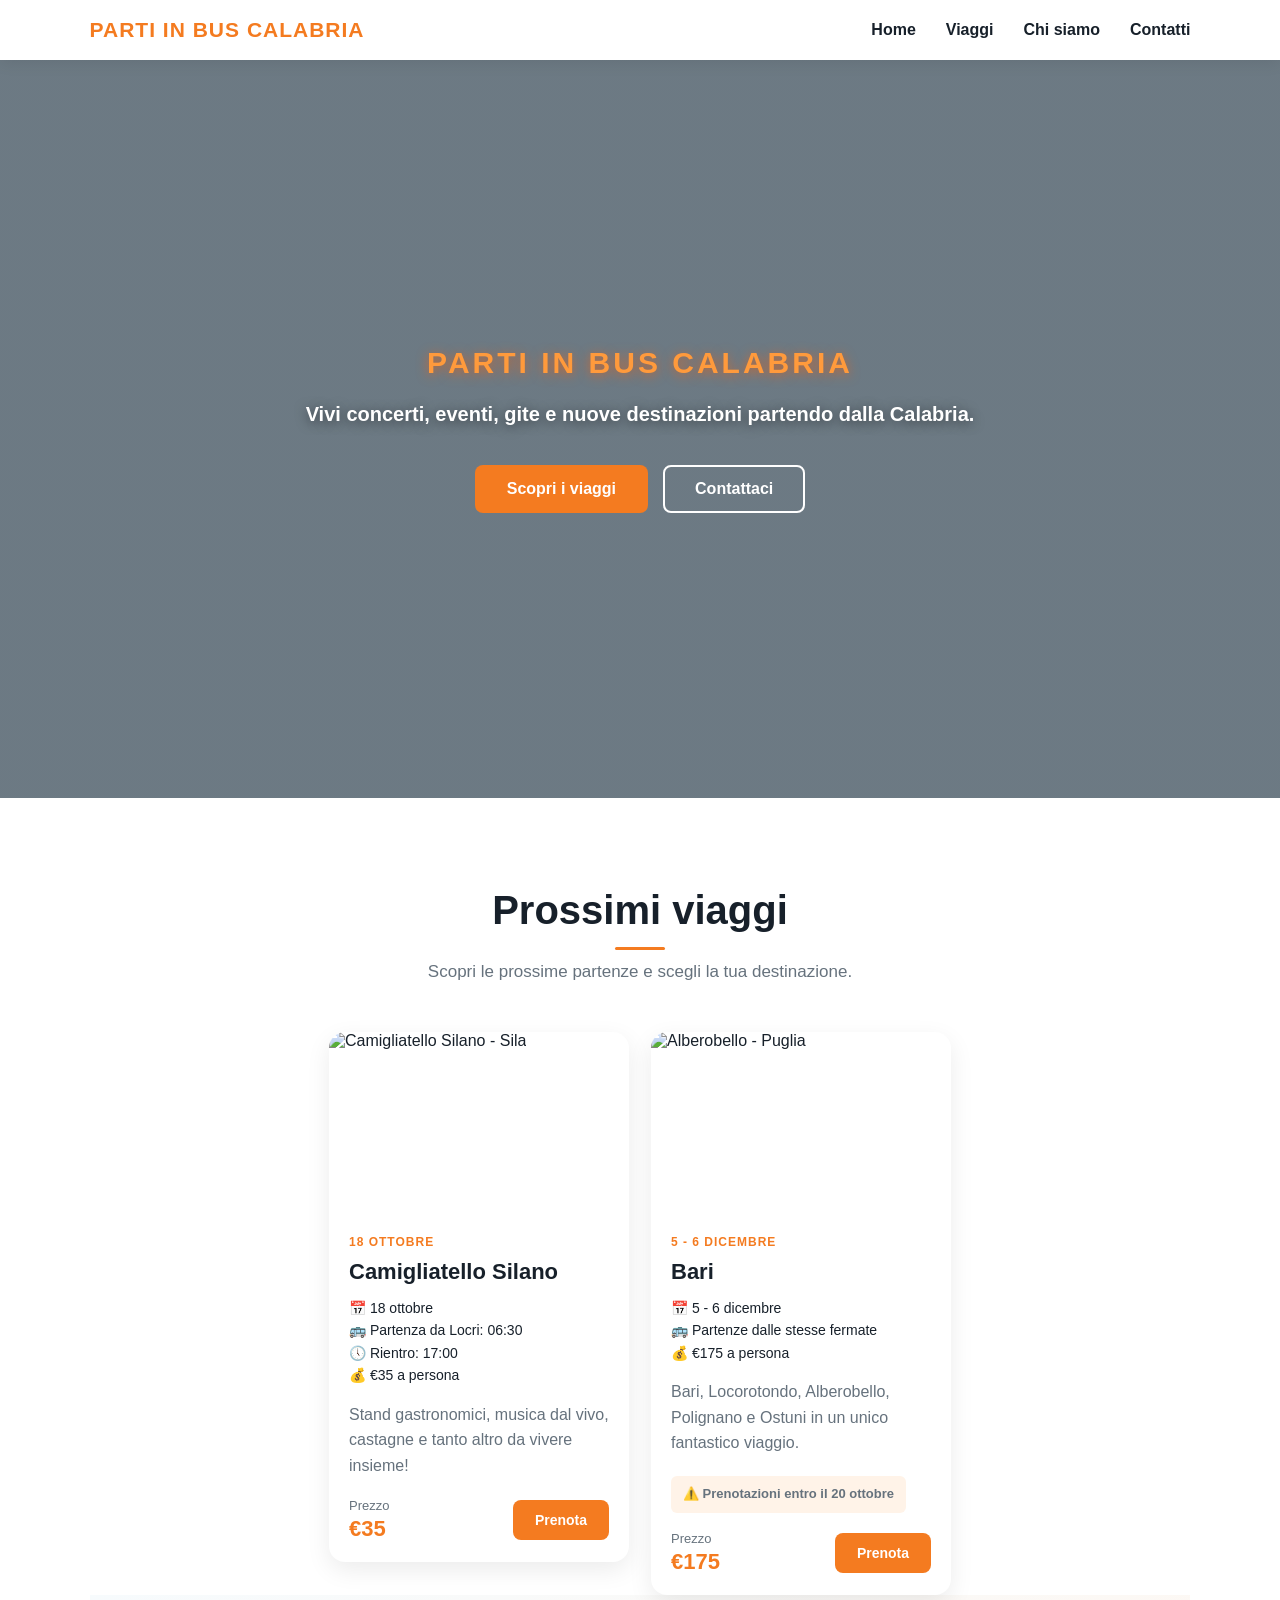
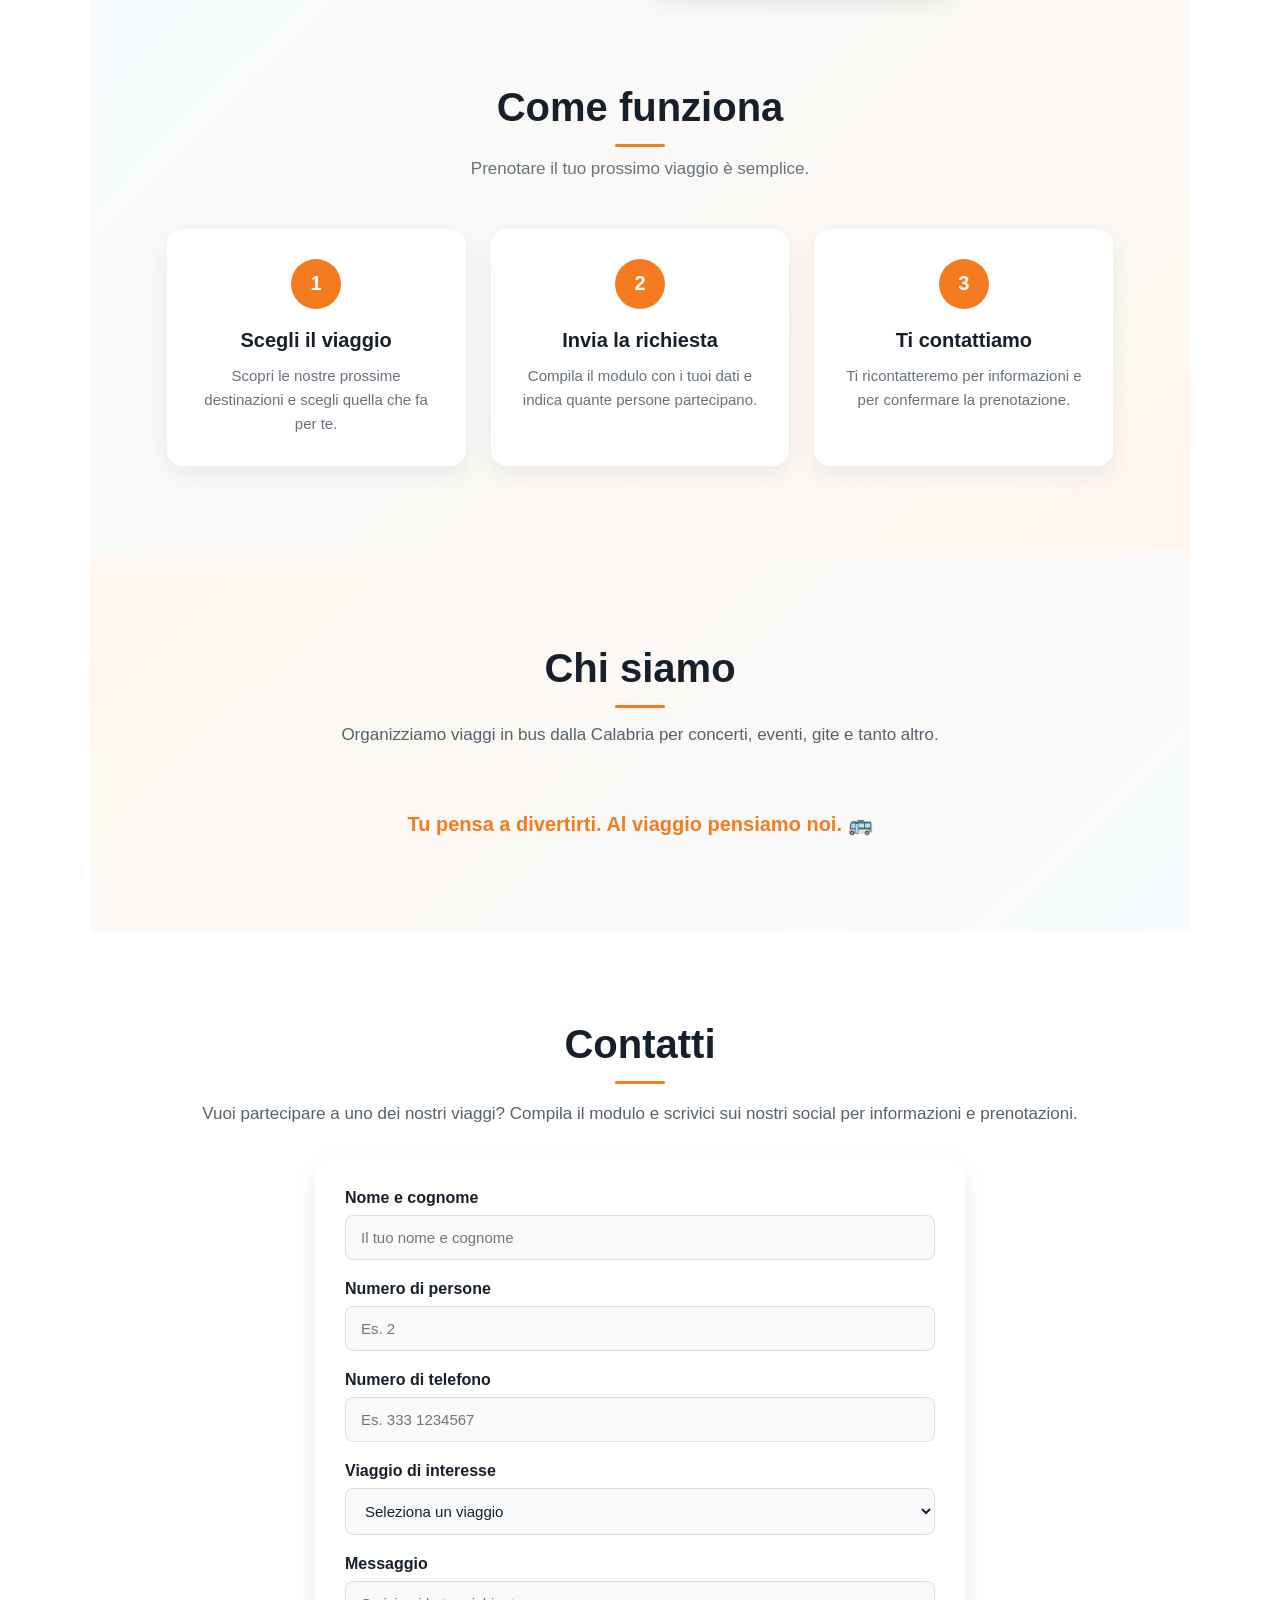
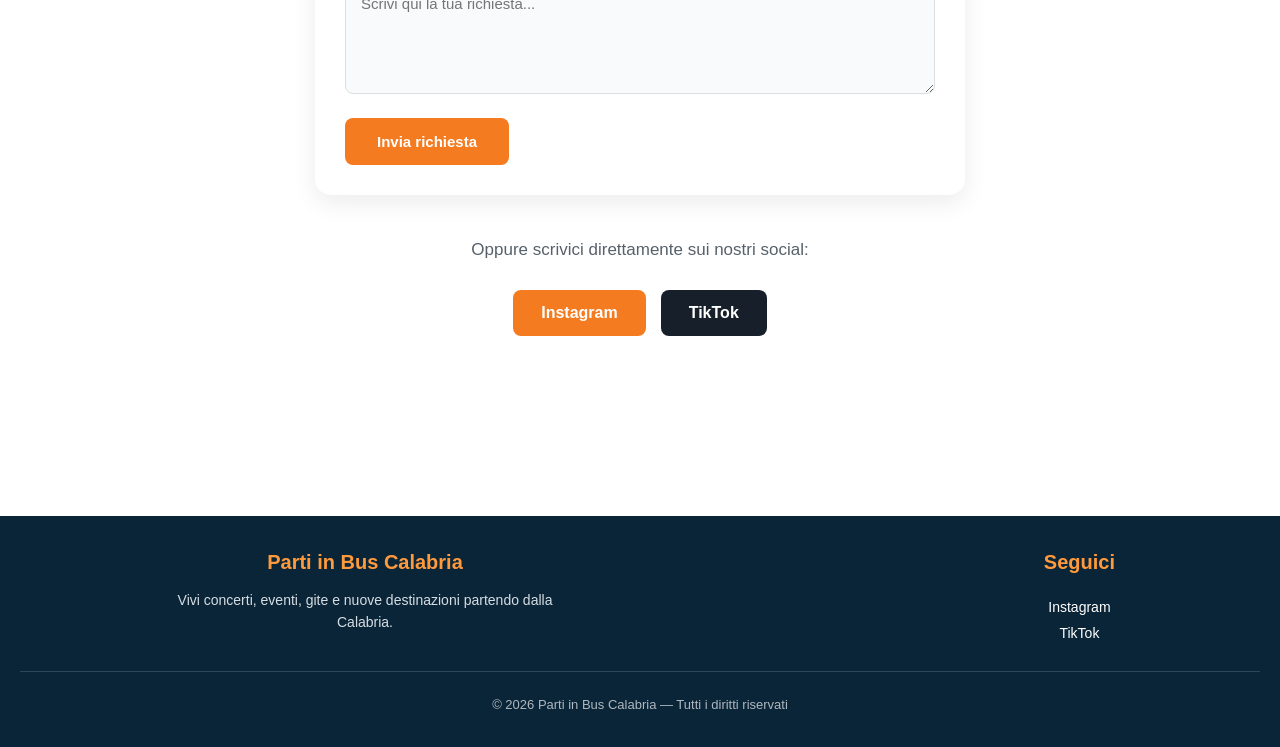
==== commit 2de11c5f: "Update index.html" ====
--- a/index.html
+++ b/index.html
@@ -73,7 +73,7 @@
 
     <!-- VIAGGIO 1 -->
 
-<<div class="viaggio-card">
+<div class="viaggio-card">
 
     <div class="viaggio-immagine">
         <img src="https://www.civitatis.com/f/italia/camigliatello-silano/senderismo-parque-sila-r32.jpg" alt="Camigliatello Silano - Sila">
@@ -158,8 +158,7 @@
     </div>
 
 </div>
-
-
+ </div>
     <!-- VIAGGIO 3 -->
 <section class="come-funziona">
 
@@ -354,4 +353,4 @@
 <script src="https://unpkg.com/@formspree/ajax@1" defer></script>
 </body>
 
-</html>+</html>
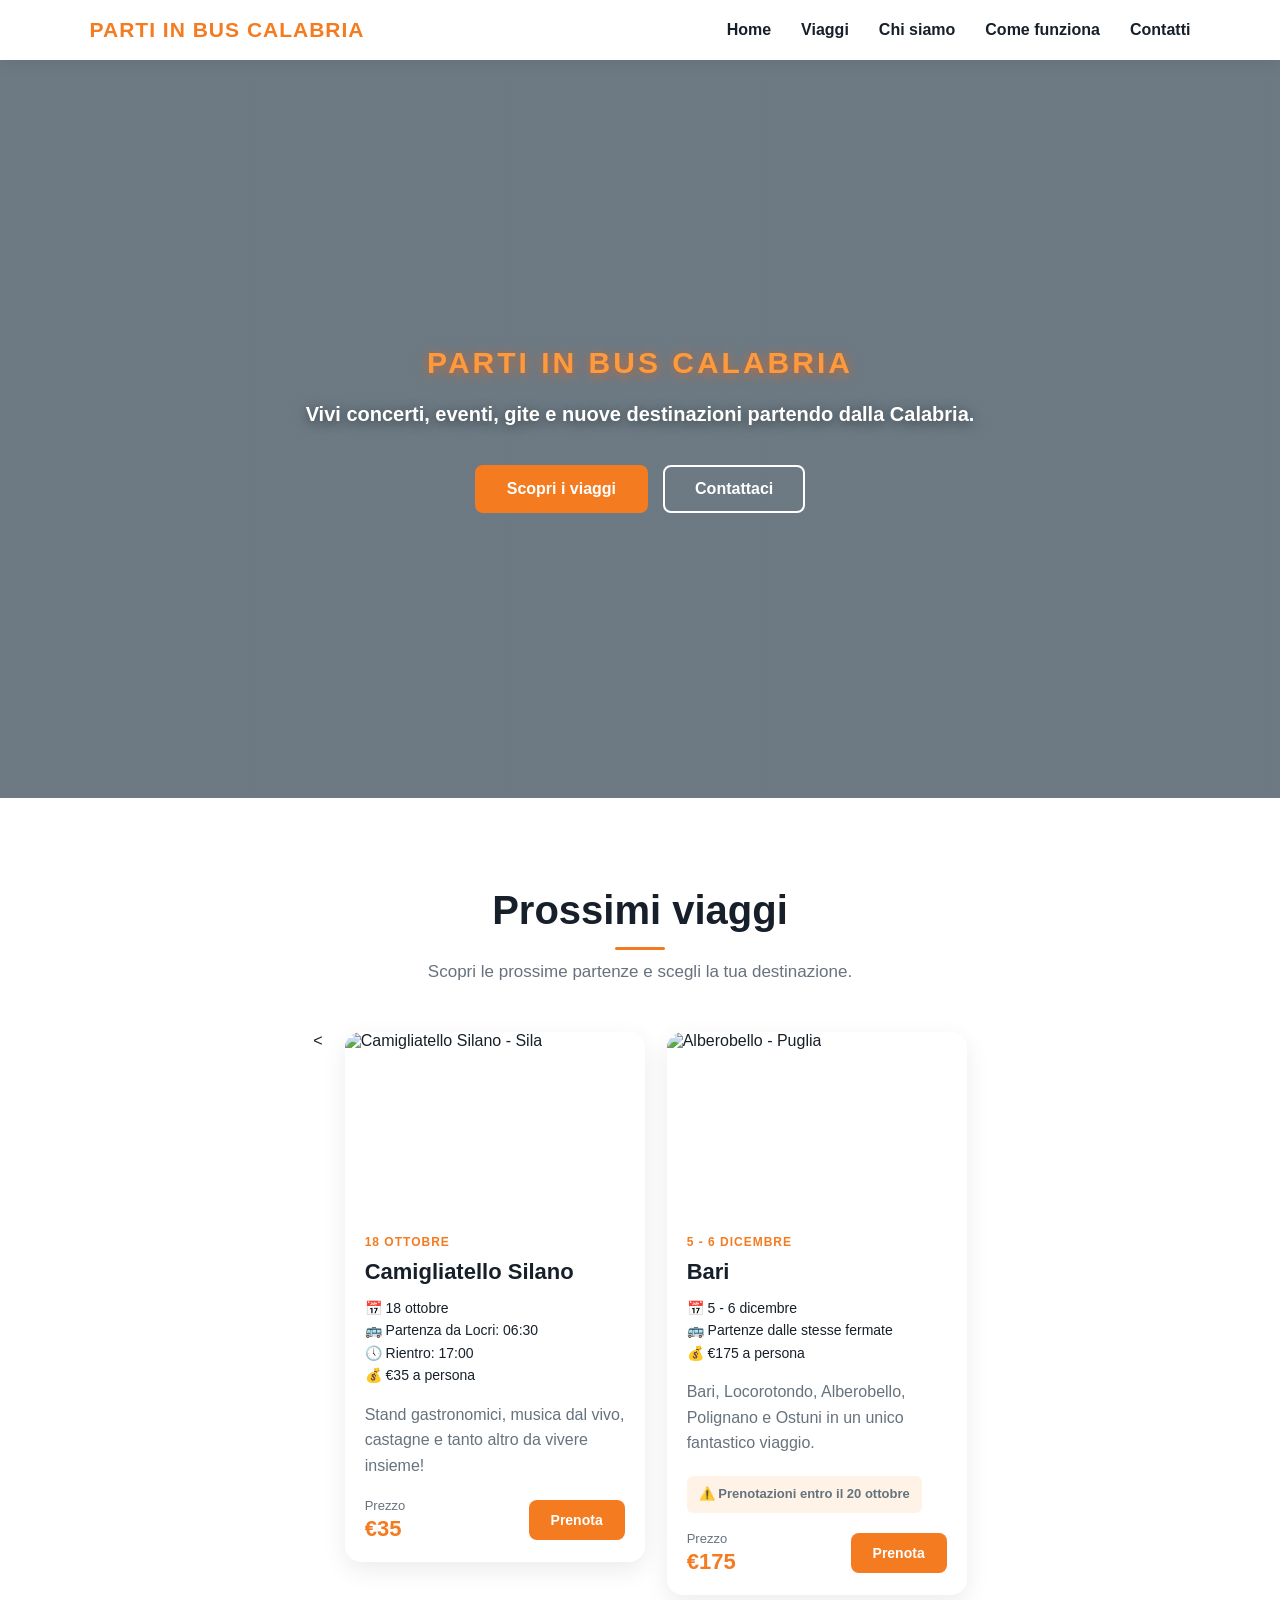
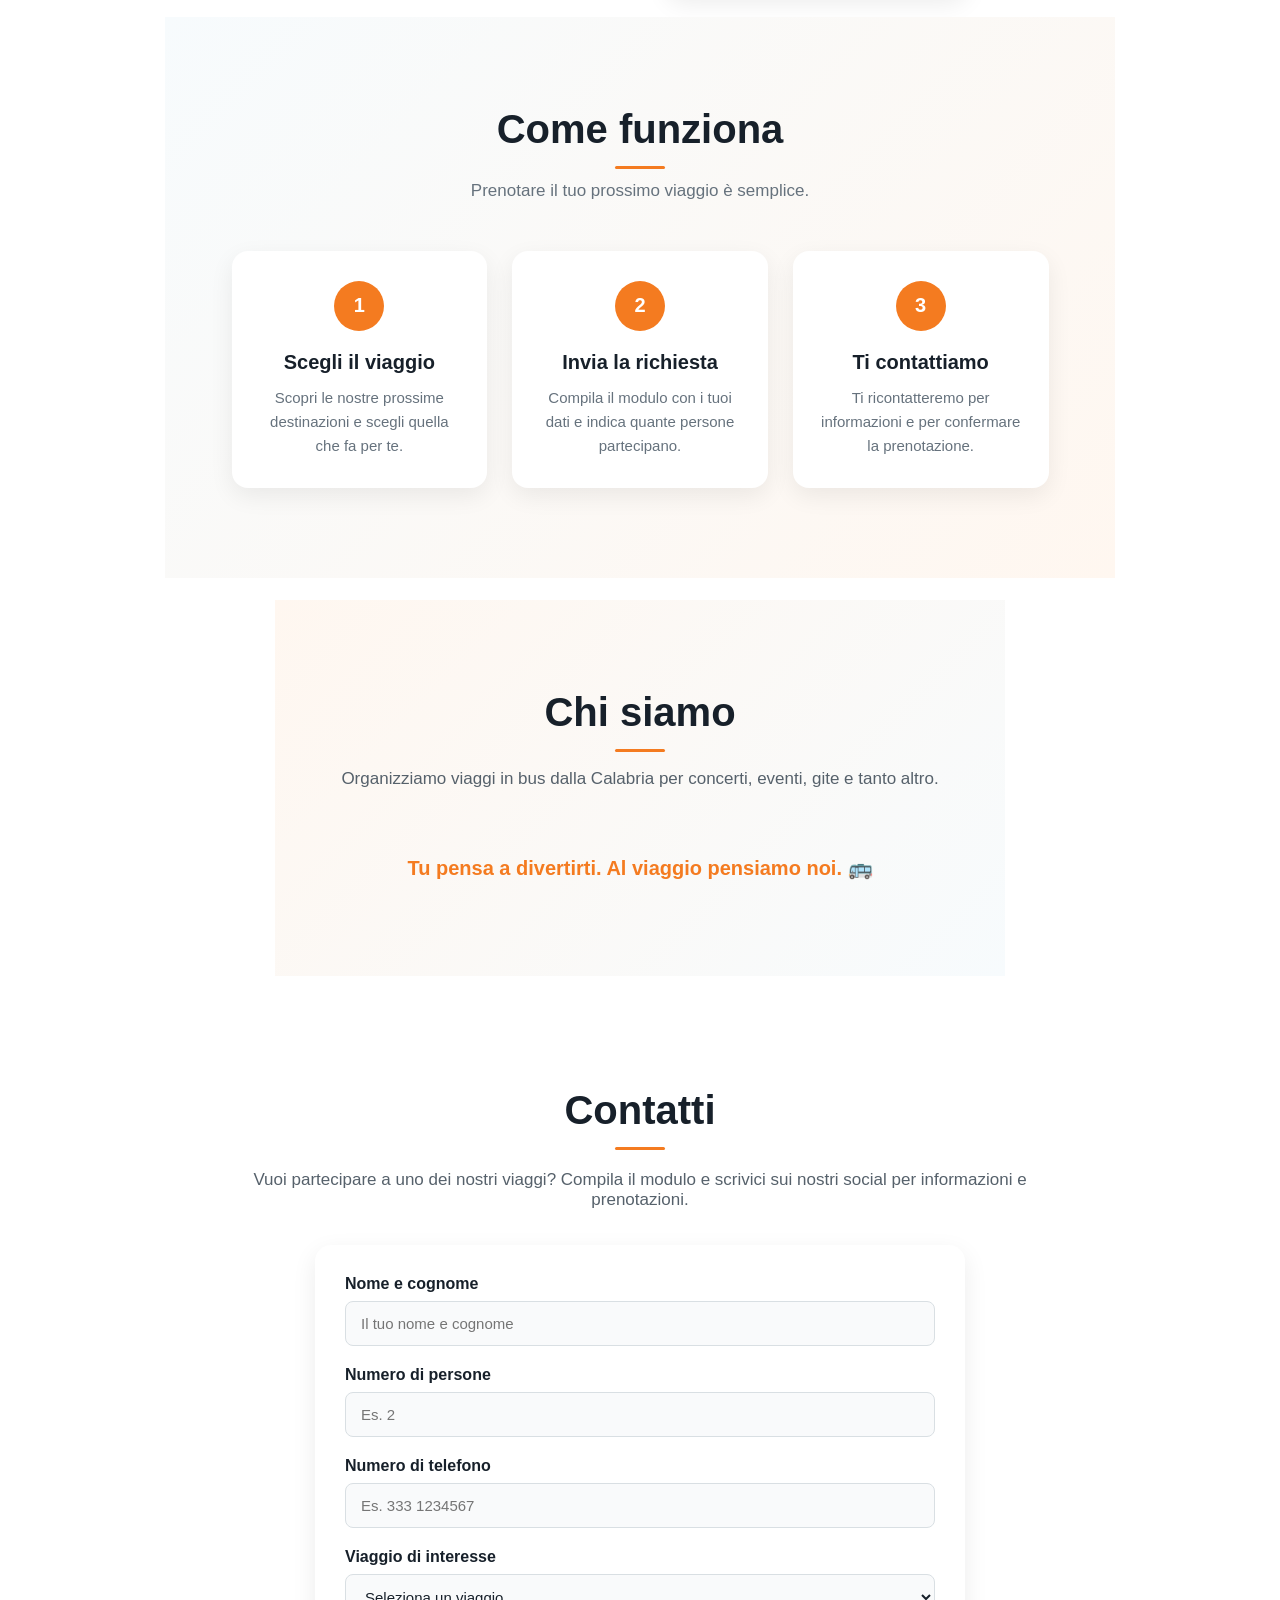
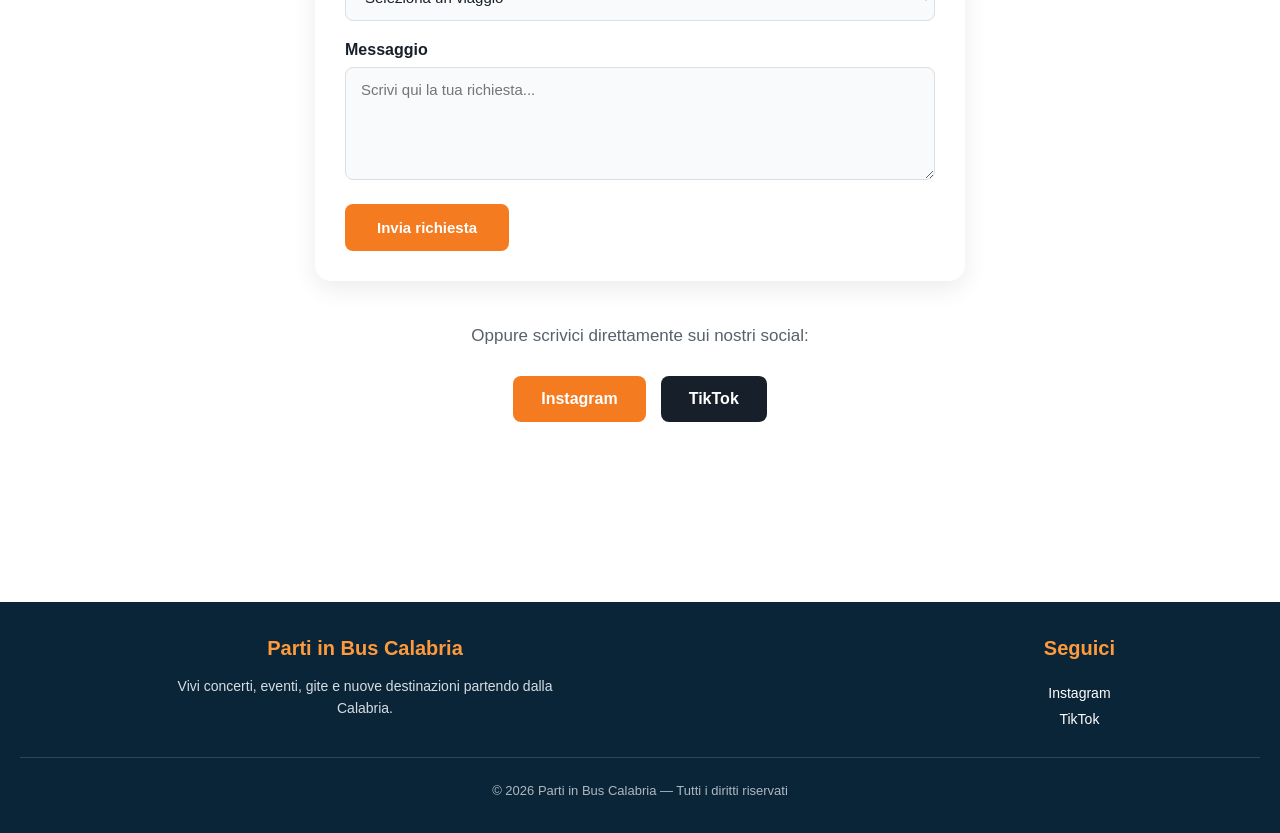
==== commit c84b509c: "Add files via upload" ====
--- a/index.html
+++ b/index.html
@@ -21,6 +21,7 @@
             <a href="#home">Home</a>
             <a href="#viaggi">Viaggi</a>
             <a href="#chi-siamo">Chi siamo</a>
+            <a href="#come-funziona">Come funziona</a>
             <a href="#contatti">Contatti</a>
         </nav>
     </header>
@@ -73,7 +74,7 @@
 
     <!-- VIAGGIO 1 -->
 
-<div class="viaggio-card">
+<<div class="viaggio-card">
 
     <div class="viaggio-immagine">
         <img src="https://www.civitatis.com/f/italia/camigliatello-silano/senderismo-parque-sila-r32.jpg" alt="Camigliatello Silano - Sila">
@@ -158,9 +159,10 @@
     </div>
 
 </div>
- </div>
+
+
     <!-- VIAGGIO 3 -->
-<section class="come-funziona">
+<section id="come-funziona" class="come-funziona">
 
     <h2>Come funziona</h2>
 
@@ -353,4 +355,4 @@
 <script src="https://unpkg.com/@formspree/ajax@1" defer></script>
 </body>
 
-</html>
+</html>
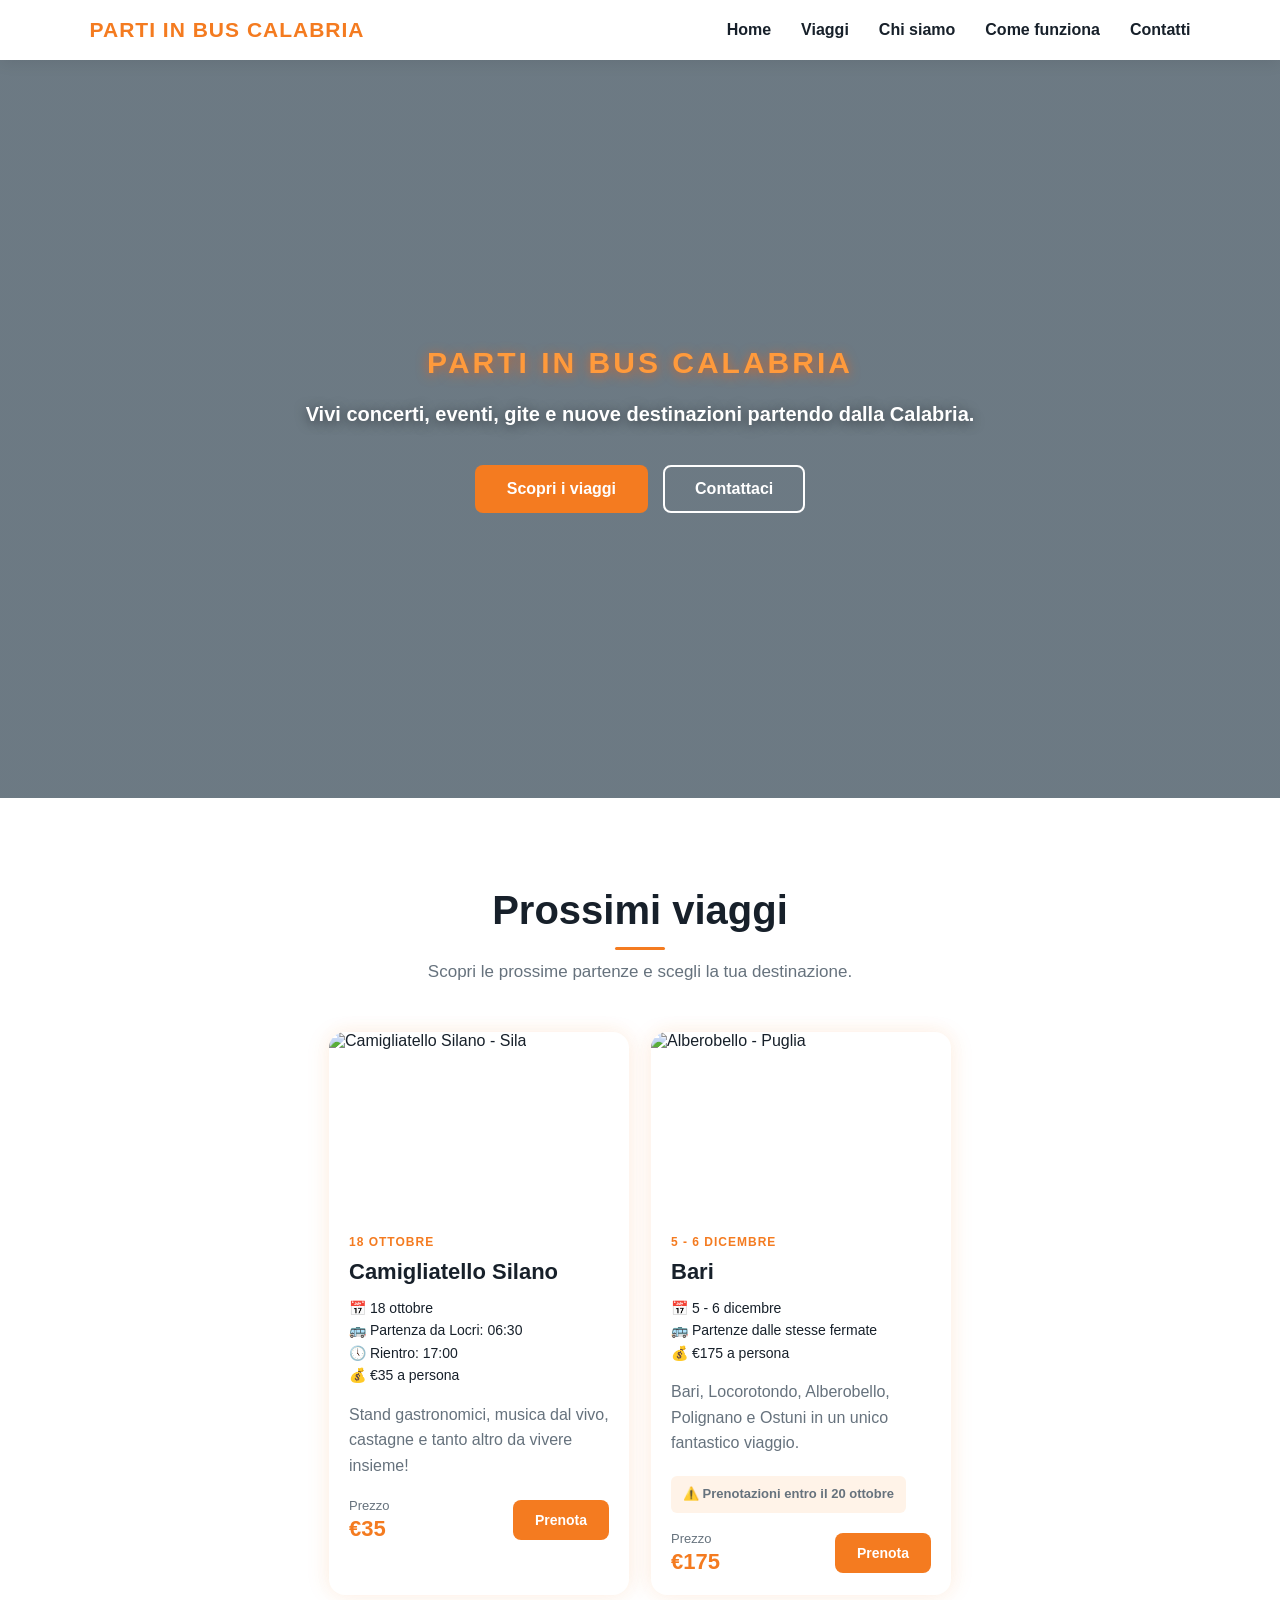
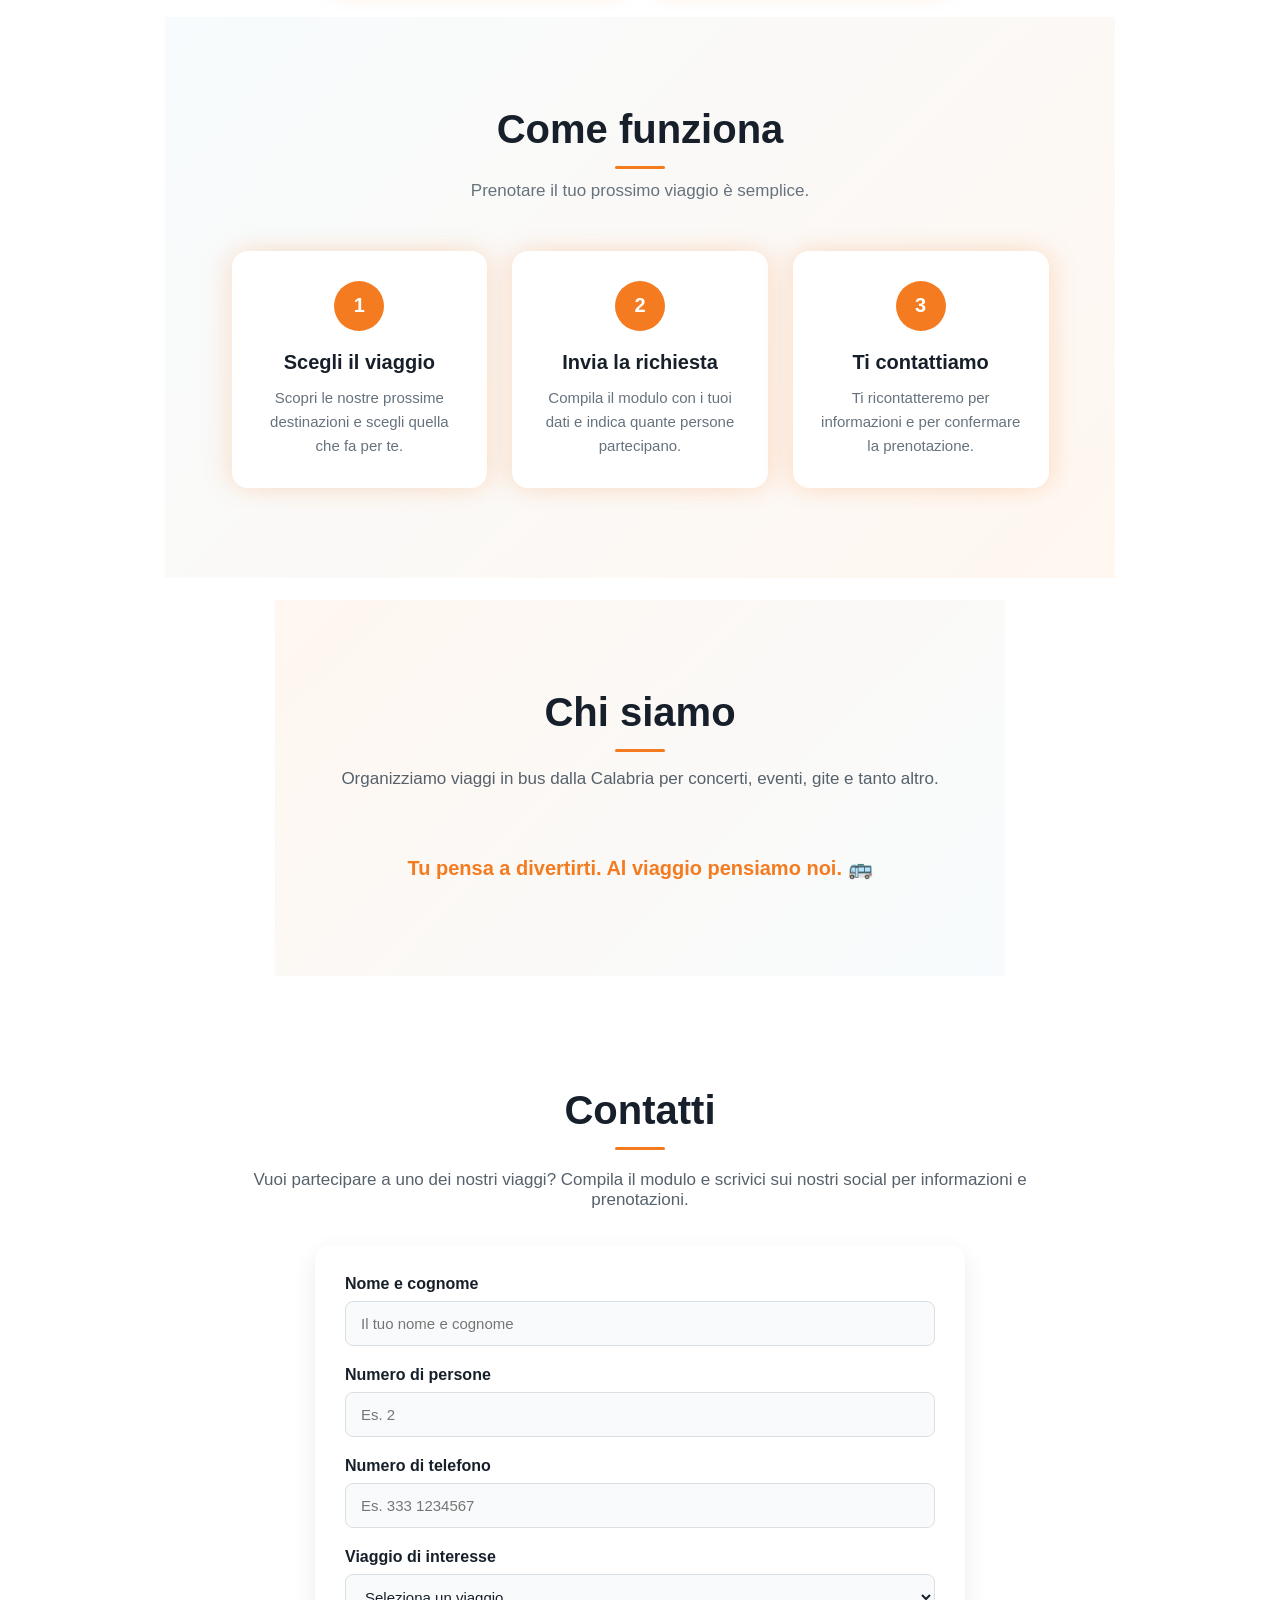
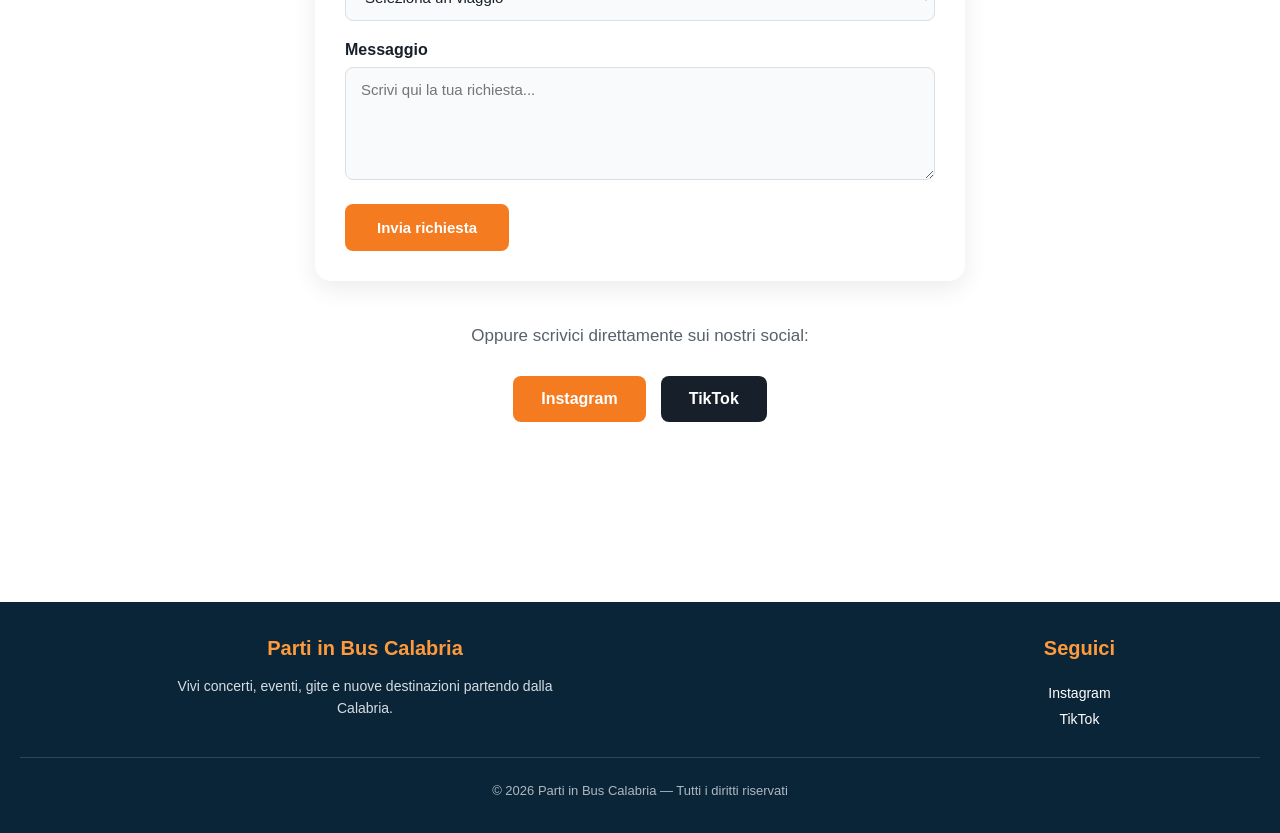
==== commit 8a0c18c1: "Add files via upload" ====
--- a/index.html
+++ b/index.html
@@ -74,7 +74,7 @@
 
     <!-- VIAGGIO 1 -->
 
-<<div class="viaggio-card">
+<div class="viaggio-card">
 
     <div class="viaggio-immagine">
         <img src="https://www.civitatis.com/f/italia/camigliatello-silano/senderismo-parque-sila-r32.jpg" alt="Camigliatello Silano - Sila">
--- a/style.css
+++ b/style.css
@@ -301,22 +301,22 @@
 
 .viaggio-card {
     background-color: white;
-
-        height: 100%;
-
     border-radius: 16px;
-
     overflow: hidden;
 
-    box-shadow: 0 8px 25px rgba(0, 0, 0, 0.08);
-
-    transition: 0.3s;
+    box-shadow:
+        -5px 0 20px rgba(244, 123, 32, 0.08),
+         5px 0 20px rgba(244, 123, 32, 0.08);
+
+    transition: 0.3s ease;
 }
 
 .viaggio-card:hover {
     transform: translateY(-8px);
 
-    box-shadow: 0 15px 35px rgba(0, 0, 0, 0.14);
+    box-shadow:
+        -10px 0 30px rgba(244, 123, 32, 0.18),
+         10px 0 30px rgba(244, 123, 32, 0.18);
 }
 
 .viaggio-immagine {
@@ -847,7 +847,19 @@
     background-color: white;
     padding: 30px 25px;
     border-radius: 16px;
-    box-shadow: 0 8px 25px rgba(0, 0, 0, 0.07);
+
+    box-shadow:
+        -8px 0 25px rgba(244, 123, 32, 0.12),
+         8px 0 25px rgba(244, 123, 32, 0.12);
+
+    transition: 0.3s ease;
+}
+.passaggio:hover {
+    transform: translateY(-6px);
+
+    box-shadow:
+        -12px 0 30px rgba(244, 123, 32, 0.20),
+         12px 0 30px rgba(244, 123, 32, 0.20);
 }
 
 .numero {
